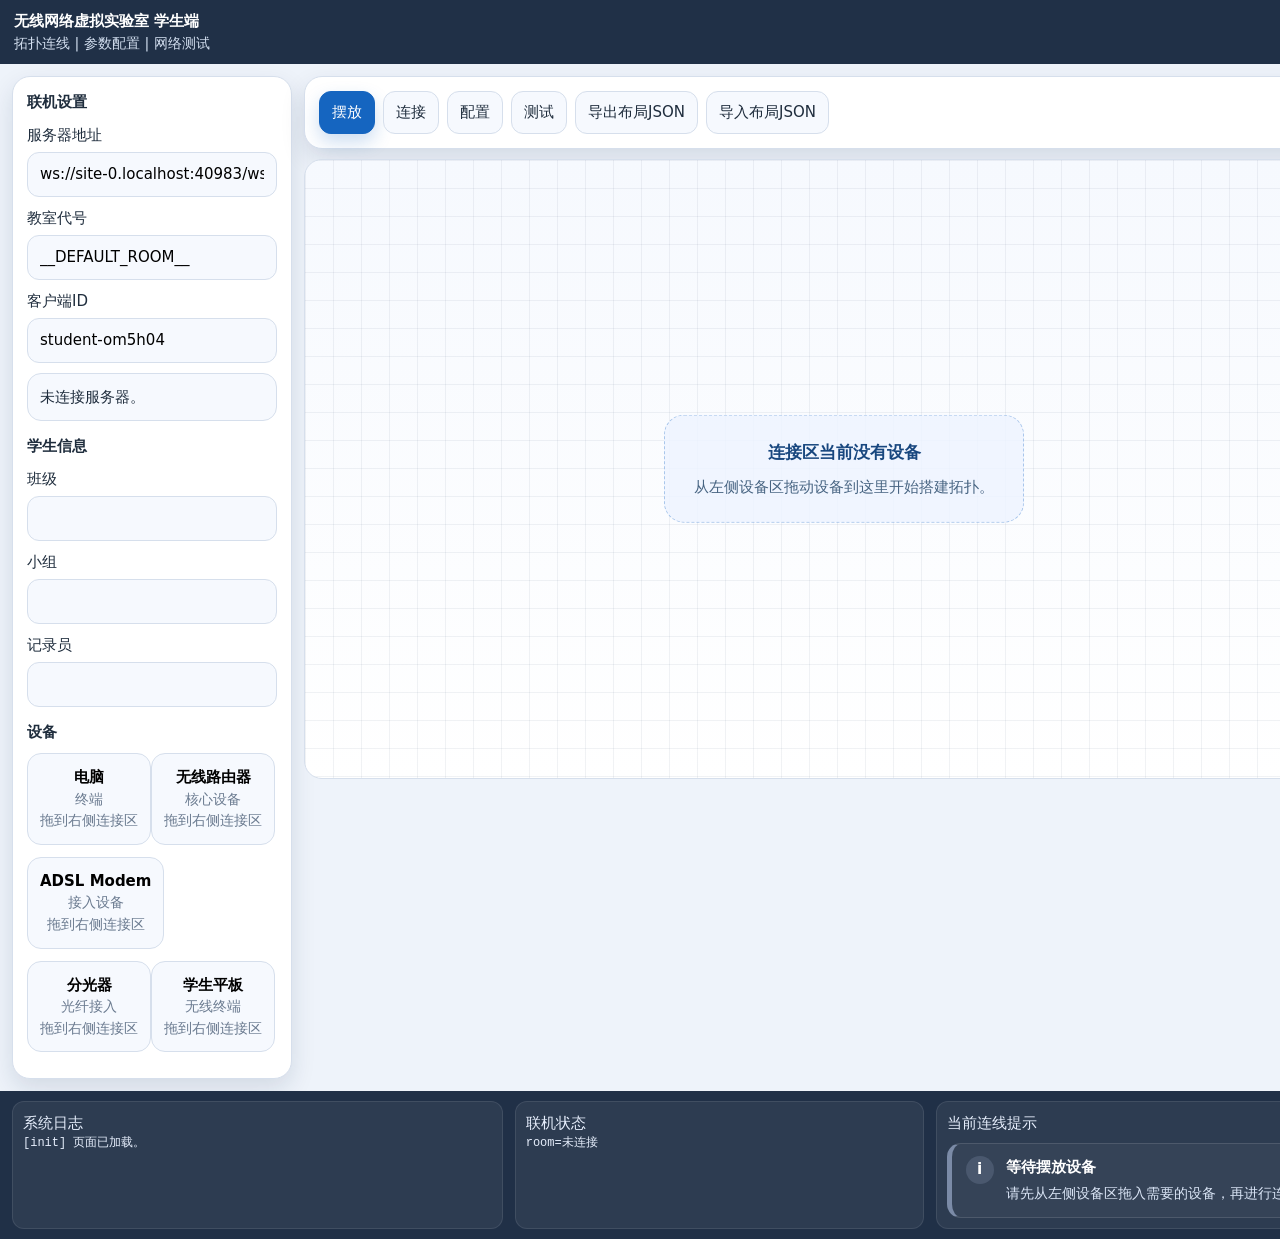
==== client/index.html @ 6df14b6c "INIT" ====
<!DOCTYPE html>
<html lang="zh-CN" data-theme="light">
<head>
<meta charset="UTF-8" />
<meta name="viewport" content="width=device-width, initial-scale=1.0" />
<title>无线网络虚拟实验室 学生端</title>
<link rel="stylesheet" href="/client/assets/app.css?v=20260410c" />
</head>
<body data-route-role="__ROUTE_ROLE__" data-auto-connect="__AUTO_CONNECT__" data-default-room="__DEFAULT_ROOM__">
<div class="shell">
<header class="top">
  <div><strong>无线网络虚拟实验室 学生端</strong><div class="small" style="color:#d2deef">拓扑连线 | 参数配置 | 网络测试</div></div>
  <div class="toolbar">
    <button class="tool" id="connectBtn">连接服务器</button>
    <button class="tool" id="submitResultBtn">提交当前结果</button>
    <button class="tool" id="themeBtn">切换深色</button>
  </div>
</header>
<div class="main">
  <aside class="panel pad">
    <div class="ttl">联机设置</div>
    <div class="field"><label>服务器地址</label><input id="serverUrl"></div>
    <div class="field"><label>教室代号</label><input id="roomCode" value="classroom-101"></div>
    <input id="role" value="student" hidden>
    <div class="field"><label>客户端ID</label><input id="clientId"></div>
    <div class="res" id="connState">未连接服务器。</div>
    <div class="ttl" style="margin-top:14px">学生信息</div>
    <div class="field"><label>班级</label><input id="className"></div>
    <div class="field"><label>小组</label><input id="groupName"></div>
    <div class="field"><label>记录员</label><input id="studentName"></div>
    <div class="ttl" style="margin-top:14px">设备</div>
    <div id="deviceList"></div>
  </aside>
  <section>
    <div class="panel pad" style="margin-bottom:10px"><div class="actions"><button class="btn mode active" data-mode="place">摆放</button><button class="btn mode" data-mode="connect">连接</button><button class="btn mode" data-mode="config">配置</button><button class="btn mode" data-mode="test">测试</button><button class="btn" id="saveLayoutBtn">导出布局JSON</button><button class="btn" id="loadLayoutBtn">导入布局JSON</button><input type="file" id="layoutFile" accept="application/json" hidden></div></div>
    <div class="workspaceWrap"><div class="workspace" id="workspace"><div class="grid"></div><svg id="svg"></svg></div></div>
  </section>
  <aside class="panel pad">
    <div class="tabs"><button class="tab active" data-pane="config">配置</button><button class="tab" data-pane="test">测试</button></div>
    <div class="pane active" id="pane-config">
      <div class="field"><label>宽带账号</label><input id="pppoeUser"></div>
      <div class="field"><label>宽带密码</label><input id="pppoePwd" type="password"></div>
      <div class="field"><label>SSID</label><input id="ssid"></div>
      <div class="field"><label>无线密码</label><input id="wifiPwd" type="password"></div>
      <div class="field"><label>DNS 服务器</label><input id="dnsServer" value="8.8.8.8"></div>
      <div class="field"><label>DHCP 起始地址</label><input id="dhcpStart" value="192.168.1.100"></div>
      <div class="field"><label>DHCP 结束地址</label><input id="dhcpEnd" value="192.168.1.150"></div>
      <div class="actions"><button class="btn primary" id="saveConfigBtn">保存配置</button><button class="btn secret-trigger" id="demoBtn" hidden>一键演示</button></div>
      <div class="res" id="configResult">尚未保存配置。</div>
    </div>
    <div class="pane" id="pane-test">
      <div class="field"><label>可见无线网络</label><select id="ssidSelect"></select></div>
      <div class="field"><label>输入无线密码</label><input id="joinPwd" type="password"></div>
      <div class="actions"><button class="btn primary" id="joinBtn">连接 Wi-Fi</button><button class="btn" id="runTestBtn">运行测试</button></div>
      <div class="res" id="testResult">等待终端接入。</div>
      <div class="res" id="submitResult">尚未提交到教师台。</div>
      <table class="table"><tbody id="testTable"><tr><td>连接目标SSID</td><td>待测试</td></tr><tr><td>获取IP地址</td><td>待测试</td></tr><tr><td>DNS 解析</td><td>待测试</td></tr><tr><td>访问互联网</td><td>待测试</td></tr></tbody></table>
    </div>
  </aside>
</div>
<footer class="bottom">
  <div class="status"><div>系统日志</div><div class="log" id="log">[init] 页面已加载。</div></div>
  <div class="status"><div>联机状态</div><div class="log" id="netState">room=未连接</div></div>
  <div class="status">
    <div>当前连线提示</div>
    <div class="noticeCard notice-info" id="linkNoticeCard" aria-live="polite">
      <div class="noticeHead">
        <div class="noticeIcon" id="linkNoticeIcon">i</div>
        <div>
          <div class="noticeTitle" id="linkNoticeTitle">等待操作</div>
          <div class="noticeText" id="linkNoticeText">等待选择端口或连线。</div>
        </div>
      </div>
    </div>
  </div>
  <div class="status"><div>评分</div><div class="score" id="score">0 / 100</div></div>
</footer>
</div>
<script src="/client/assets/link-utils.js"></script>
<script src="/client/assets/lab-data.js"></script>
<script src="/client/assets/student-app.js?v=20260410c"></script>
</body>
</html>
---- client/assets/app.css ----
:root{--bg:#eef3fa;--panel:#fff;--panel2:#f6f9fe;--line:#d6dfec;--text:#1f2d3d;--muted:#6b7b90;--brand:#1565c0;--ok:#198754;--bad:#c0392b;--warn:#b9770e;--rack:#203047;--shadow:0 10px 24px rgba(18,40,76,.12)}
[data-theme="dark"]{--bg:#0f1722;--panel:#182230;--panel2:#111a26;--line:#2a3a4d;--text:#eaf1fb;--muted:#9fb0c5;--brand:#64a8ff;--ok:#4bc27f;--bad:#ff7b72;--warn:#f2bf55;--rack:#09111b;--shadow:0 12px 28px rgba(0,0,0,.35)}
*{box-sizing:border-box;margin:0;padding:0}body{font:15px/1.5 ui-sans-serif,system-ui,sans-serif;background:var(--bg);color:var(--text)}button,input,select,textarea{font:inherit}button{cursor:pointer}
.shell{display:grid;grid-template-rows:auto 1fr auto;min-height:100vh}.top{display:flex;justify-content:space-between;align-items:center;padding:10px 14px;background:var(--rack);color:#fff;gap:10px;flex-wrap:wrap}.toolbar{display:flex;gap:8px;flex-wrap:wrap}.tool{padding:8px 12px;border-radius:10px;border:1px solid rgba(255,255,255,.16);background:rgba(255,255,255,.08);color:#fff;transition:background-color .18s ease,border-color .18s ease,box-shadow .18s ease,opacity .18s ease}.tool.success{background:rgba(25,135,84,.24);border-color:rgba(75,194,127,.48);box-shadow:0 0 0 2px rgba(75,194,127,.12)}.tool.error{background:rgba(192,57,43,.24);border-color:rgba(255,123,114,.48);box-shadow:0 0 0 2px rgba(255,123,114,.1)}.tool.pending{background:rgba(185,119,14,.24);border-color:rgba(242,191,85,.48)}.tool:disabled{cursor:not-allowed;opacity:.55}.tool.revealed{background:rgba(100,168,255,.24);border-color:rgba(100,168,255,.45)}.secret-trigger[hidden]{display:none !important}.main{display:grid;grid-template-columns:280px 1fr 390px;gap:12px;padding:12px}.panel{background:var(--panel);border:1px solid var(--line);border-radius:18px;box-shadow:var(--shadow)}.pad{padding:14px}.box{padding:12px;border:1px solid var(--line);border-radius:14px;background:var(--panel2);margin-bottom:12px}#deviceList{position:relative;transition:background-color .18s ease,border-color .18s ease,box-shadow .18s ease;border-radius:16px}#deviceList.recycle-ready{background:rgba(255,123,114,.08);box-shadow:inset 0 0 0 2px rgba(255,123,114,.24)}#deviceList.recycle-ready::before{content:'释放到这里可回收设备';display:block;margin-bottom:10px;padding:8px 10px;border-radius:12px;background:rgba(255,123,114,.12);color:#a02b22;font-size:.82rem;font-weight:700;text-align:center}.deviceItem{cursor:grab;transition:background-color .18s ease,border-color .18s ease,box-shadow .18s ease,transform .18s ease}.deviceItem:hover{background:#edf4ff;border-color:rgba(21,101,192,.3);transform:translateY(-1px)}.deviceItem:focus-visible{outline:none;box-shadow:0 0 0 3px rgba(21,101,192,.18)}.deviceItem.placed{cursor:default;background:linear-gradient(180deg,#effbf3,#e0f5e8);border-color:rgba(25,135,84,.34)}.deviceItem.placed .small{color:#0f6b41}.ttl{font-weight:700;margin-bottom:10px}.small{font-size:.9rem;color:var(--muted)}
.workspaceWrap{overflow:auto}.workspace{position:relative;min-width:1080px;min-height:620px;background:linear-gradient(180deg,var(--panel2),var(--panel));border:1px solid var(--line);border-radius:18px;overflow:hidden;transition:border-color .18s ease,box-shadow .18s ease}.workspace.drag-over{border-color:var(--brand);box-shadow:inset 0 0 0 2px rgba(21,101,192,.18)}.workspaceEmpty{position:absolute;left:50%;top:50%;transform:translate(-50%,-50%);display:grid;gap:10px;place-items:center;width:min(360px,80%);padding:24px;border:1px dashed rgba(21,101,192,.32);border-radius:20px;background:rgba(237,244,255,.84);color:#18477f;text-align:center;z-index:1}.workspaceEmpty strong{font-size:1.05rem}.workspaceEmpty span{font-size:.92rem;line-height:1.6;color:#476482}.grid{position:absolute;inset:0;background-image:linear-gradient(rgba(70,90,120,.08) 1px,transparent 1px),linear-gradient(90deg,rgba(70,90,120,.08) 1px,transparent 1px);background-size:28px 28px}.node{position:absolute;width:172px;padding:10px;border:1px solid var(--line);border-radius:16px;background:var(--panel);box-shadow:0 8px 18px rgba(20,35,60,.12);z-index:2}.nodeHead{display:flex;gap:10px;align-items:flex-start;margin-bottom:8px}.iconWrap{width:84px;height:64px;border-radius:14px;background:#fff;border:2px solid #e9f2ff;overflow:hidden;display:grid;place-items:center}.iconWrap img{width:92%;height:92%;object-fit:contain}.iconFallback{display:none;font-size:.72rem;color:#174c8f;background:#eef5ff;border-radius:10px;padding:6px 8px}.imgTag{margin-top:4px;padding:2px 8px;border-radius:999px;background:#eef5ff;color:#174c8f;font-size:.72rem;display:inline-block}.meta{font-size:.82rem;color:var(--muted)}.ports{display:flex;gap:6px;flex-wrap:wrap}.portSlot{display:flex;align-items:center;gap:4px}.port{display:inline-flex;align-items:center;gap:6px;padding:4px 7px;border:1px solid var(--line);border-radius:8px;background:var(--panel2);font-size:.75rem;color:var(--text);transition:background-color .18s ease,border-color .18s ease,color .18s ease,box-shadow .18s ease,transform .18s ease}.portLabel{line-height:1}.portBadge{padding:1px 5px;border-radius:999px;background:rgba(25,135,84,.12);font-size:.68rem;line-height:1.2}.port:hover{border-color:rgba(21,101,192,.3);background:#edf4ff;transform:translateY(-1px)}.port:focus-visible,.portDelete:focus-visible{outline:none;box-shadow:0 0 0 3px rgba(21,101,192,.18)}.port.connectable{border-style:dashed;background:linear-gradient(180deg,#f6f9fe,#eef4fd)}.port.connected{background:linear-gradient(180deg,#effbf3,#e0f5e8);border-color:rgba(25,135,84,.42);color:#0f6b41;box-shadow:inset 0 0 0 1px rgba(25,135,84,.08)}.port.invalid-link{background:linear-gradient(180deg,#fff1f0,#ffd9d4);border-color:rgba(192,57,43,.48);color:#9b2b20;box-shadow:inset 0 0 0 1px rgba(192,57,43,.08)}.port.link-hover{background:linear-gradient(180deg,#fff4d9,#ffe7a6);border-color:rgba(185,119,14,.55);color:#875700;box-shadow:0 8px 18px rgba(185,119,14,.16)}.port.active{background:var(--brand);border-color:var(--brand);color:#fff;box-shadow:0 8px 18px rgba(21,101,192,.2)}.portDelete{position:relative;width:22px;height:22px;display:grid;place-items:center;border:1px solid rgba(192,57,43,.28);border-radius:999px;background:#fff4f3;color:#b62e22;font-size:.9rem;font-weight:700;line-height:1;transition:background-color .18s ease,border-color .18s ease,transform .18s ease}.portDelete:hover{background:#ffe2de;border-color:rgba(192,57,43,.48);transform:translateY(-1px)}.portDelete::after{content:attr(data-tip);position:absolute;left:50%;bottom:calc(100% + 8px);transform:translateX(-50%) translateY(4px);padding:5px 8px;border-radius:8px;background:rgba(20,35,60,.94);color:#fff;font-size:.68rem;line-height:1.25;white-space:nowrap;box-shadow:0 8px 20px rgba(0,0,0,.2);opacity:0;pointer-events:none;transition:opacity .16s ease,transform .16s ease}.portDelete::before{content:'';position:absolute;left:50%;bottom:100%;transform:translateX(-50%) translateY(4px);border:5px solid transparent;border-top-color:rgba(20,35,60,.94);opacity:0;pointer-events:none;transition:opacity .16s ease,transform .16s ease}.portDelete:hover::after,.portDelete:hover::before,.portDelete:focus-visible::after,.portDelete:focus-visible::before{opacity:1;transform:translateX(-50%) translateY(0)}.dragHandle{margin-top:8px;font-size:.75rem;color:var(--muted);cursor:grab}.dragHandle:before{content:':: '}.led{position:absolute;right:8px;top:8px;width:10px;height:10px;border-radius:50%;background:#c0cad7}.led.on{background:var(--ok)}#svg{position:absolute;inset:0;pointer-events:auto;z-index:1}.link-path{cursor:pointer;pointer-events:stroke;transition:stroke-width .18s ease,filter .18s ease,opacity .18s ease}.link-path.hovered{stroke:#f59e0b !important;stroke-width:6;filter:drop-shadow(0 0 6px rgba(245,158,11,.35))}.link-path.invalid{stroke:#c0392b !important;stroke-width:5;filter:drop-shadow(0 0 5px rgba(192,57,43,.22))}.link-path.invalid.hovered{stroke:#e74c3c !important;stroke-width:6;filter:drop-shadow(0 0 7px rgba(231,76,60,.35))}.linkHint{margin-top:10px;font-size:.78rem;color:var(--muted)}
.field{display:grid;gap:6px;margin-bottom:10px}.field input,.field select,.field textarea{padding:10px 12px;border:1px solid var(--line);border-radius:12px;background:var(--panel2)}.actions{display:flex;gap:8px;flex-wrap:wrap}.btn{padding:9px 12px;border:1px solid var(--line);border-radius:12px;background:var(--panel2);color:var(--text);transition:background-color .18s ease,border-color .18s ease,color .18s ease,box-shadow .18s ease,transform .18s ease}.btn:hover{border-color:rgba(21,101,192,.35);background:#edf4ff}.btn:focus-visible{outline:none;box-shadow:0 0 0 3px rgba(21,101,192,.18)}.btn.active{background:var(--brand);border-color:var(--brand);color:#fff;box-shadow:0 8px 18px rgba(21,101,192,.22)}.btn.primary{background:var(--brand);border-color:var(--brand);color:#fff}.res{padding:12px;border:1px solid var(--line);border-radius:14px;background:var(--panel2)}.good{color:var(--ok)}.bad{color:var(--bad)}.warn{color:var(--warn)}
.table{width:100%;border-collapse:collapse;font-size:.9rem}.table th,.table td{padding:8px 10px;border-bottom:1px solid var(--line);text-align:left}.tabs{display:flex;gap:8px;flex-wrap:wrap;margin-bottom:12px}.tab{padding:8px 10px;border:1px solid var(--line);border-radius:999px;background:var(--panel2)}.tab.active{background:var(--brand);color:#fff;border-color:var(--brand)}.pane{display:none}.pane.active{display:block}.bottom{display:grid;grid-template-columns:1.2fr 1fr 1.25fr .8fr;gap:12px;padding:10px 12px;background:var(--rack);color:#e6eefc}.status{background:rgba(255,255,255,.06);border:1px solid rgba(255,255,255,.09);border-radius:12px;padding:10px}.log{white-space:pre-wrap;font:12px/1.45 ui-monospace,monospace}.score{font-size:1.6rem;font-weight:700}
.noticeCard{margin-top:8px;padding:12px 12px 12px 14px;border-radius:14px;border:1px solid rgba(255,255,255,.12);background:rgba(255,255,255,.04);border-left:5px solid #7b8ba7;min-height:74px}.noticeHead{display:flex;gap:12px;align-items:flex-start}.noticeIcon{width:28px;height:28px;border-radius:999px;display:grid;place-items:center;font-weight:800;font-size:.95rem;background:rgba(255,255,255,.12);color:#fff;flex:0 0 auto}.noticeTitle{font-weight:700;color:#fff;margin-bottom:4px}.noticeText{font-size:.9rem;line-height:1.55;color:#d9e4f5}.notice-info{border-left-color:#7b8ba7}.notice-info .noticeIcon{background:rgba(123,139,167,.3)}.notice-good{border-left-color:#28b06f;background:rgba(40,176,111,.1)}.notice-good .noticeIcon{background:rgba(40,176,111,.22);color:#c8ffde}.notice-warn{border-left-color:#f2bf55;background:rgba(242,191,85,.1)}.notice-warn .noticeIcon{background:rgba(242,191,85,.22);color:#fff1c2}.notice-bad{border-left-color:#ff7b72;background:rgba(255,123,114,.1)}.notice-bad .noticeIcon{background:rgba(255,123,114,.22);color:#ffe3e0}
@media (max-width:1200px){.main{grid-template-columns:1fr}.workspace{min-width:900px}.bottom{grid-template-columns:1fr}}
.entryShell{min-height:100vh;display:grid;place-items:center;padding:32px;background:radial-gradient(circle at top,#dce9ff 0,#eef3fa 40%,#e6edf8 100%)}
.entryHero,.entryGrid,.entryFoot{width:min(980px,100%)}
.entryHero{margin-bottom:20px;text-align:center}
.entryEyebrow{display:inline-block;margin-bottom:14px;padding:6px 12px;border-radius:999px;background:#dbe9ff;color:#174c8f;font-size:.78rem;letter-spacing:.08em;text-transform:uppercase}
.entryHero h1{font-size:clamp(2.1rem,4vw,3.8rem);line-height:1.05;margin-bottom:14px;color:#14263c}
.entryLead{max-width:720px;margin:0 auto;color:#53657d;font-size:1.05rem}
.entryGrid{display:grid;grid-template-columns:repeat(2,minmax(0,1fr));gap:18px}
.entryCard{display:grid;gap:10px;padding:28px;border-radius:28px;text-decoration:none;color:inherit;border:1px solid #d4dfef;box-shadow:0 20px 50px rgba(26,44,74,.12);transition:transform .18s ease,box-shadow .18s ease,border-color .18s ease}
.entryCard strong{font-size:1.7rem;line-height:1.1}
.entryCard span:last-child{color:#5f6f85;line-height:1.6}
.entryCard.teacher{background:linear-gradient(135deg,#ffffff 0,#edf4ff 100%)}
.entryCard.student{background:linear-gradient(135deg,#ffffff 0,#eefaf4 100%)}
.entryCard.teacher strong{color:#11427b}
.entryCard.student strong{color:#0d6a47}
.entryLabel{display:inline-block;width:max-content;padding:5px 10px;border-radius:999px;font-size:.78rem;font-weight:700}
.entryCard.teacher .entryLabel{background:#dceaff;color:#11427b}
.entryCard.student .entryLabel{background:#dff5e9;color:#0d6a47}
.entryCard:hover{transform:translateY(-4px);box-shadow:0 26px 60px rgba(26,44,74,.18)}
.entryCard.teacher:hover{border-color:#9ac0ff}
.entryCard.student:hover{border-color:#93ddb5}
.entryFoot{margin-top:18px;text-align:center;color:#607286}
.entryFoot a{color:#145fc0}
@media (max-width:800px){.entryGrid{grid-template-columns:1fr}.entryShell{padding:20px}.entryCard{padding:22px;border-radius:22px}}
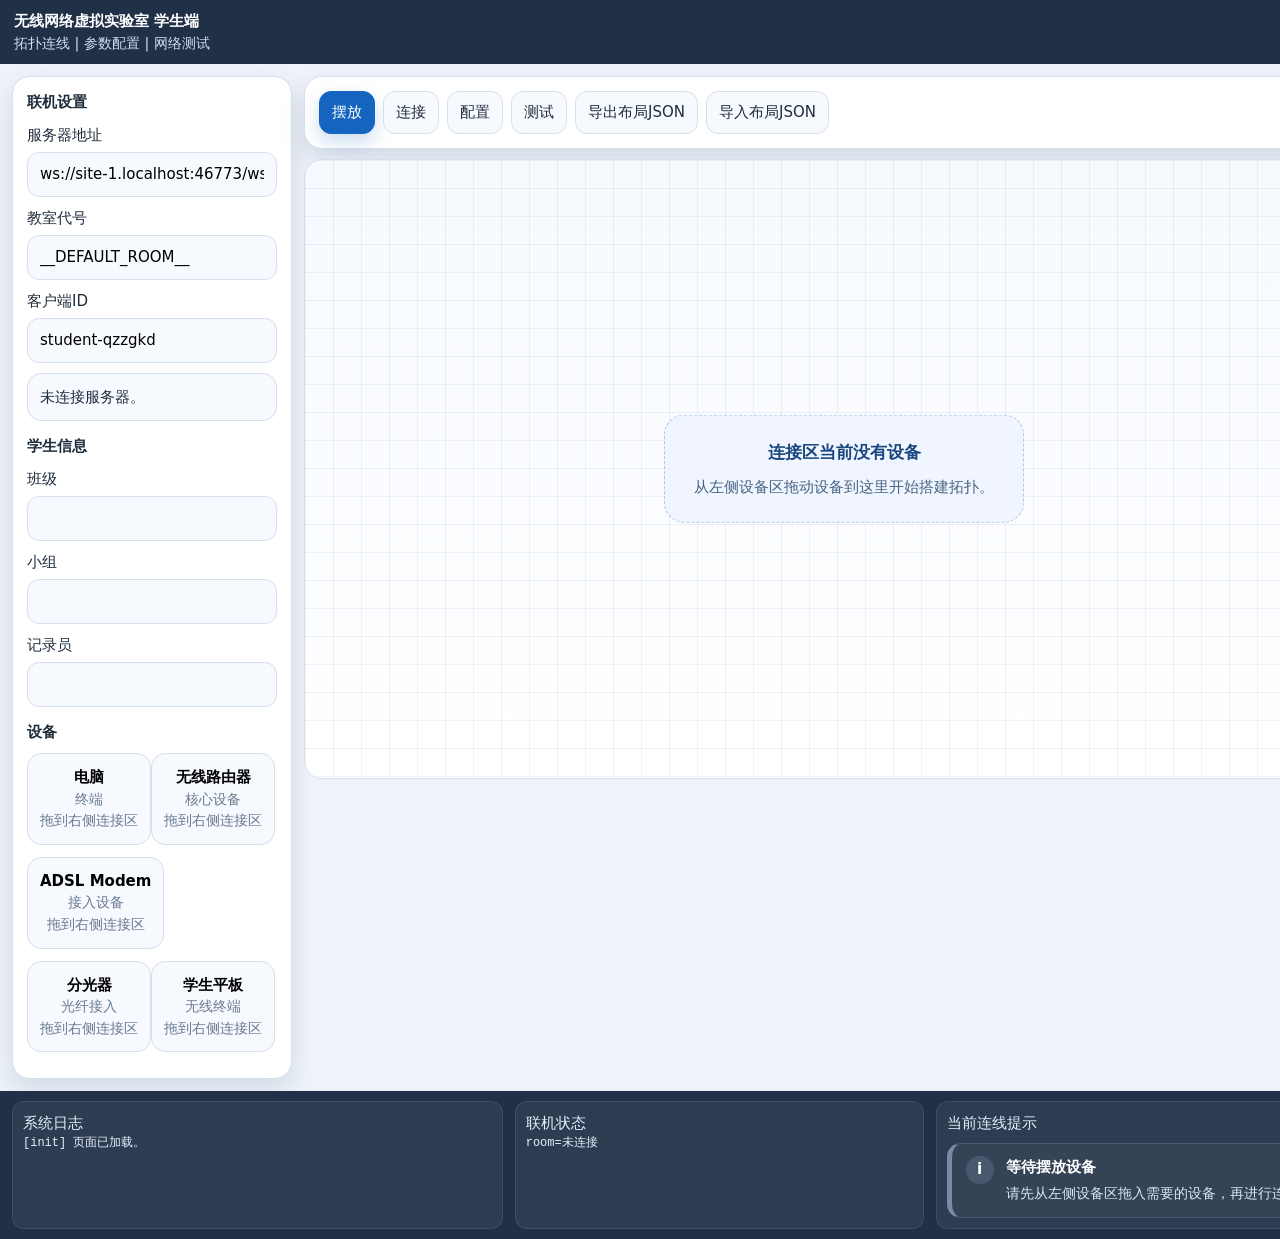
==== commit 7a77f090: "上网模式添加" ====
--- a/client/index.html
+++ b/client/index.html
@@ -4,7 +4,7 @@
 <meta charset="UTF-8" />
 <meta name="viewport" content="width=device-width, initial-scale=1.0" />
 <title>无线网络虚拟实验室 学生端</title>
-<link rel="stylesheet" href="/client/assets/app.css?v=20260410c" />
+<link rel="stylesheet" href="/client/assets/app.css?v=20260413a" />
 </head>
 <body data-route-role="__ROUTE_ROLE__" data-auto-connect="__AUTO_CONNECT__" data-default-room="__DEFAULT_ROOM__">
 <div class="shell">
@@ -38,8 +38,17 @@
   <aside class="panel pad">
     <div class="tabs"><button class="tab active" data-pane="config">配置</button><button class="tab" data-pane="test">测试</button></div>
     <div class="pane active" id="pane-config">
-      <div class="field"><label>宽带账号</label><input id="pppoeUser"></div>
-      <div class="field"><label>宽带密码</label><input id="pppoePwd" type="password"></div>
+      <div class="field"><label>上联口连接方式</label><select id="uplinkMode"><option value="pppoe">PPPoE 拨号</option><option value="dhcp">DHCP客户端</option><option value="static">静态地址</option></select></div>
+      <div class="res formHint" id="uplinkModeHint">默认使用 PPPoE 拨号。请先选择上联口连接方式，再填写对应参数。</div>
+      <div class="uplinkSection" data-uplink-section="pppoe">
+        <div class="field"><label>宽带账号</label><input id="pppoeUser"></div>
+        <div class="field"><label>宽带密码</label><input id="pppoePwd" type="password"></div>
+      </div>
+      <div class="uplinkSection" data-uplink-section="static">
+        <div class="field"><label>上联口静态IP</label><input id="wanIp" value="192.168.1.2"></div>
+        <div class="field"><label>子网掩码</label><input id="wanMask" value="255.255.255.0"></div>
+        <div class="field"><label>默认网关</label><input id="wanGateway" value="192.168.1.1"></div>
+      </div>
       <div class="field"><label>SSID</label><input id="ssid"></div>
       <div class="field"><label>无线密码</label><input id="wifiPwd" type="password"></div>
       <div class="field"><label>DNS 服务器</label><input id="dnsServer" value="8.8.8.8"></div>
@@ -78,6 +87,6 @@
 </div>
 <script src="/client/assets/link-utils.js"></script>
 <script src="/client/assets/lab-data.js"></script>
-<script src="/client/assets/student-app.js?v=20260410c"></script>
+<script src="/client/assets/student-app.js?v=20260413a"></script>
 </body>
 </html>
--- a/client/assets/app.css
+++ b/client/assets/app.css
@@ -3,7 +3,7 @@
 *{box-sizing:border-box;margin:0;padding:0}body{font:15px/1.5 ui-sans-serif,system-ui,sans-serif;background:var(--bg);color:var(--text)}button,input,select,textarea{font:inherit}button{cursor:pointer}
 .shell{display:grid;grid-template-rows:auto 1fr auto;min-height:100vh}.top{display:flex;justify-content:space-between;align-items:center;padding:10px 14px;background:var(--rack);color:#fff;gap:10px;flex-wrap:wrap}.toolbar{display:flex;gap:8px;flex-wrap:wrap}.tool{padding:8px 12px;border-radius:10px;border:1px solid rgba(255,255,255,.16);background:rgba(255,255,255,.08);color:#fff;transition:background-color .18s ease,border-color .18s ease,box-shadow .18s ease,opacity .18s ease}.tool.success{background:rgba(25,135,84,.24);border-color:rgba(75,194,127,.48);box-shadow:0 0 0 2px rgba(75,194,127,.12)}.tool.error{background:rgba(192,57,43,.24);border-color:rgba(255,123,114,.48);box-shadow:0 0 0 2px rgba(255,123,114,.1)}.tool.pending{background:rgba(185,119,14,.24);border-color:rgba(242,191,85,.48)}.tool:disabled{cursor:not-allowed;opacity:.55}.tool.revealed{background:rgba(100,168,255,.24);border-color:rgba(100,168,255,.45)}.secret-trigger[hidden]{display:none !important}.main{display:grid;grid-template-columns:280px 1fr 390px;gap:12px;padding:12px}.panel{background:var(--panel);border:1px solid var(--line);border-radius:18px;box-shadow:var(--shadow)}.pad{padding:14px}.box{padding:12px;border:1px solid var(--line);border-radius:14px;background:var(--panel2);margin-bottom:12px}#deviceList{position:relative;transition:background-color .18s ease,border-color .18s ease,box-shadow .18s ease;border-radius:16px}#deviceList.recycle-ready{background:rgba(255,123,114,.08);box-shadow:inset 0 0 0 2px rgba(255,123,114,.24)}#deviceList.recycle-ready::before{content:'释放到这里可回收设备';display:block;margin-bottom:10px;padding:8px 10px;border-radius:12px;background:rgba(255,123,114,.12);color:#a02b22;font-size:.82rem;font-weight:700;text-align:center}.deviceItem{cursor:grab;transition:background-color .18s ease,border-color .18s ease,box-shadow .18s ease,transform .18s ease}.deviceItem:hover{background:#edf4ff;border-color:rgba(21,101,192,.3);transform:translateY(-1px)}.deviceItem:focus-visible{outline:none;box-shadow:0 0 0 3px rgba(21,101,192,.18)}.deviceItem.placed{cursor:default;background:linear-gradient(180deg,#effbf3,#e0f5e8);border-color:rgba(25,135,84,.34)}.deviceItem.placed .small{color:#0f6b41}.ttl{font-weight:700;margin-bottom:10px}.small{font-size:.9rem;color:var(--muted)}
 .workspaceWrap{overflow:auto}.workspace{position:relative;min-width:1080px;min-height:620px;background:linear-gradient(180deg,var(--panel2),var(--panel));border:1px solid var(--line);border-radius:18px;overflow:hidden;transition:border-color .18s ease,box-shadow .18s ease}.workspace.drag-over{border-color:var(--brand);box-shadow:inset 0 0 0 2px rgba(21,101,192,.18)}.workspaceEmpty{position:absolute;left:50%;top:50%;transform:translate(-50%,-50%);display:grid;gap:10px;place-items:center;width:min(360px,80%);padding:24px;border:1px dashed rgba(21,101,192,.32);border-radius:20px;background:rgba(237,244,255,.84);color:#18477f;text-align:center;z-index:1}.workspaceEmpty strong{font-size:1.05rem}.workspaceEmpty span{font-size:.92rem;line-height:1.6;color:#476482}.grid{position:absolute;inset:0;background-image:linear-gradient(rgba(70,90,120,.08) 1px,transparent 1px),linear-gradient(90deg,rgba(70,90,120,.08) 1px,transparent 1px);background-size:28px 28px}.node{position:absolute;width:172px;padding:10px;border:1px solid var(--line);border-radius:16px;background:var(--panel);box-shadow:0 8px 18px rgba(20,35,60,.12);z-index:2}.nodeHead{display:flex;gap:10px;align-items:flex-start;margin-bottom:8px}.iconWrap{width:84px;height:64px;border-radius:14px;background:#fff;border:2px solid #e9f2ff;overflow:hidden;display:grid;place-items:center}.iconWrap img{width:92%;height:92%;object-fit:contain}.iconFallback{display:none;font-size:.72rem;color:#174c8f;background:#eef5ff;border-radius:10px;padding:6px 8px}.imgTag{margin-top:4px;padding:2px 8px;border-radius:999px;background:#eef5ff;color:#174c8f;font-size:.72rem;display:inline-block}.meta{font-size:.82rem;color:var(--muted)}.ports{display:flex;gap:6px;flex-wrap:wrap}.portSlot{display:flex;align-items:center;gap:4px}.port{display:inline-flex;align-items:center;gap:6px;padding:4px 7px;border:1px solid var(--line);border-radius:8px;background:var(--panel2);font-size:.75rem;color:var(--text);transition:background-color .18s ease,border-color .18s ease,color .18s ease,box-shadow .18s ease,transform .18s ease}.portLabel{line-height:1}.portBadge{padding:1px 5px;border-radius:999px;background:rgba(25,135,84,.12);font-size:.68rem;line-height:1.2}.port:hover{border-color:rgba(21,101,192,.3);background:#edf4ff;transform:translateY(-1px)}.port:focus-visible,.portDelete:focus-visible{outline:none;box-shadow:0 0 0 3px rgba(21,101,192,.18)}.port.connectable{border-style:dashed;background:linear-gradient(180deg,#f6f9fe,#eef4fd)}.port.connected{background:linear-gradient(180deg,#effbf3,#e0f5e8);border-color:rgba(25,135,84,.42);color:#0f6b41;box-shadow:inset 0 0 0 1px rgba(25,135,84,.08)}.port.invalid-link{background:linear-gradient(180deg,#fff1f0,#ffd9d4);border-color:rgba(192,57,43,.48);color:#9b2b20;box-shadow:inset 0 0 0 1px rgba(192,57,43,.08)}.port.link-hover{background:linear-gradient(180deg,#fff4d9,#ffe7a6);border-color:rgba(185,119,14,.55);color:#875700;box-shadow:0 8px 18px rgba(185,119,14,.16)}.port.active{background:var(--brand);border-color:var(--brand);color:#fff;box-shadow:0 8px 18px rgba(21,101,192,.2)}.portDelete{position:relative;width:22px;height:22px;display:grid;place-items:center;border:1px solid rgba(192,57,43,.28);border-radius:999px;background:#fff4f3;color:#b62e22;font-size:.9rem;font-weight:700;line-height:1;transition:background-color .18s ease,border-color .18s ease,transform .18s ease}.portDelete:hover{background:#ffe2de;border-color:rgba(192,57,43,.48);transform:translateY(-1px)}.portDelete::after{content:attr(data-tip);position:absolute;left:50%;bottom:calc(100% + 8px);transform:translateX(-50%) translateY(4px);padding:5px 8px;border-radius:8px;background:rgba(20,35,60,.94);color:#fff;font-size:.68rem;line-height:1.25;white-space:nowrap;box-shadow:0 8px 20px rgba(0,0,0,.2);opacity:0;pointer-events:none;transition:opacity .16s ease,transform .16s ease}.portDelete::before{content:'';position:absolute;left:50%;bottom:100%;transform:translateX(-50%) translateY(4px);border:5px solid transparent;border-top-color:rgba(20,35,60,.94);opacity:0;pointer-events:none;transition:opacity .16s ease,transform .16s ease}.portDelete:hover::after,.portDelete:hover::before,.portDelete:focus-visible::after,.portDelete:focus-visible::before{opacity:1;transform:translateX(-50%) translateY(0)}.dragHandle{margin-top:8px;font-size:.75rem;color:var(--muted);cursor:grab}.dragHandle:before{content:':: '}.led{position:absolute;right:8px;top:8px;width:10px;height:10px;border-radius:50%;background:#c0cad7}.led.on{background:var(--ok)}#svg{position:absolute;inset:0;pointer-events:auto;z-index:1}.link-path{cursor:pointer;pointer-events:stroke;transition:stroke-width .18s ease,filter .18s ease,opacity .18s ease}.link-path.hovered{stroke:#f59e0b !important;stroke-width:6;filter:drop-shadow(0 0 6px rgba(245,158,11,.35))}.link-path.invalid{stroke:#c0392b !important;stroke-width:5;filter:drop-shadow(0 0 5px rgba(192,57,43,.22))}.link-path.invalid.hovered{stroke:#e74c3c !important;stroke-width:6;filter:drop-shadow(0 0 7px rgba(231,76,60,.35))}.linkHint{margin-top:10px;font-size:.78rem;color:var(--muted)}
-.field{display:grid;gap:6px;margin-bottom:10px}.field input,.field select,.field textarea{padding:10px 12px;border:1px solid var(--line);border-radius:12px;background:var(--panel2)}.actions{display:flex;gap:8px;flex-wrap:wrap}.btn{padding:9px 12px;border:1px solid var(--line);border-radius:12px;background:var(--panel2);color:var(--text);transition:background-color .18s ease,border-color .18s ease,color .18s ease,box-shadow .18s ease,transform .18s ease}.btn:hover{border-color:rgba(21,101,192,.35);background:#edf4ff}.btn:focus-visible{outline:none;box-shadow:0 0 0 3px rgba(21,101,192,.18)}.btn.active{background:var(--brand);border-color:var(--brand);color:#fff;box-shadow:0 8px 18px rgba(21,101,192,.22)}.btn.primary{background:var(--brand);border-color:var(--brand);color:#fff}.res{padding:12px;border:1px solid var(--line);border-radius:14px;background:var(--panel2)}.good{color:var(--ok)}.bad{color:var(--bad)}.warn{color:var(--warn)}
+.field{display:grid;gap:6px;margin-bottom:10px}.field input,.field select,.field textarea{padding:10px 12px;border:1px solid var(--line);border-radius:12px;background:var(--panel2)}.actions{display:flex;gap:8px;flex-wrap:wrap}.btn{padding:9px 12px;border:1px solid var(--line);border-radius:12px;background:var(--panel2);color:var(--text);transition:background-color .18s ease,border-color .18s ease,color .18s ease,box-shadow .18s ease,transform .18s ease}.btn:hover{border-color:rgba(21,101,192,.35);background:#edf4ff}.btn:focus-visible{outline:none;box-shadow:0 0 0 3px rgba(21,101,192,.18)}.btn.active{background:var(--brand);border-color:var(--brand);color:#fff;box-shadow:0 8px 18px rgba(21,101,192,.22)}.btn.primary{background:var(--brand);border-color:var(--brand);color:#fff}.res{padding:12px;border:1px solid var(--line);border-radius:14px;background:var(--panel2)}.good{color:var(--ok)}.bad{color:var(--bad)}.warn{color:var(--warn)}.uplinkSection[hidden]{display:none !important}.formHint{margin-bottom:10px;font-size:.9rem;line-height:1.55}
 .table{width:100%;border-collapse:collapse;font-size:.9rem}.table th,.table td{padding:8px 10px;border-bottom:1px solid var(--line);text-align:left}.tabs{display:flex;gap:8px;flex-wrap:wrap;margin-bottom:12px}.tab{padding:8px 10px;border:1px solid var(--line);border-radius:999px;background:var(--panel2)}.tab.active{background:var(--brand);color:#fff;border-color:var(--brand)}.pane{display:none}.pane.active{display:block}.bottom{display:grid;grid-template-columns:1.2fr 1fr 1.25fr .8fr;gap:12px;padding:10px 12px;background:var(--rack);color:#e6eefc}.status{background:rgba(255,255,255,.06);border:1px solid rgba(255,255,255,.09);border-radius:12px;padding:10px}.log{white-space:pre-wrap;font:12px/1.45 ui-monospace,monospace}.score{font-size:1.6rem;font-weight:700}
 .noticeCard{margin-top:8px;padding:12px 12px 12px 14px;border-radius:14px;border:1px solid rgba(255,255,255,.12);background:rgba(255,255,255,.04);border-left:5px solid #7b8ba7;min-height:74px}.noticeHead{display:flex;gap:12px;align-items:flex-start}.noticeIcon{width:28px;height:28px;border-radius:999px;display:grid;place-items:center;font-weight:800;font-size:.95rem;background:rgba(255,255,255,.12);color:#fff;flex:0 0 auto}.noticeTitle{font-weight:700;color:#fff;margin-bottom:4px}.noticeText{font-size:.9rem;line-height:1.55;color:#d9e4f5}.notice-info{border-left-color:#7b8ba7}.notice-info .noticeIcon{background:rgba(123,139,167,.3)}.notice-good{border-left-color:#28b06f;background:rgba(40,176,111,.1)}.notice-good .noticeIcon{background:rgba(40,176,111,.22);color:#c8ffde}.notice-warn{border-left-color:#f2bf55;background:rgba(242,191,85,.1)}.notice-warn .noticeIcon{background:rgba(242,191,85,.22);color:#fff1c2}.notice-bad{border-left-color:#ff7b72;background:rgba(255,123,114,.1)}.notice-bad .noticeIcon{background:rgba(255,123,114,.22);color:#ffe3e0}
 @media (max-width:1200px){.main{grid-template-columns:1fr}.workspace{min-width:900px}.bottom{grid-template-columns:1fr}}
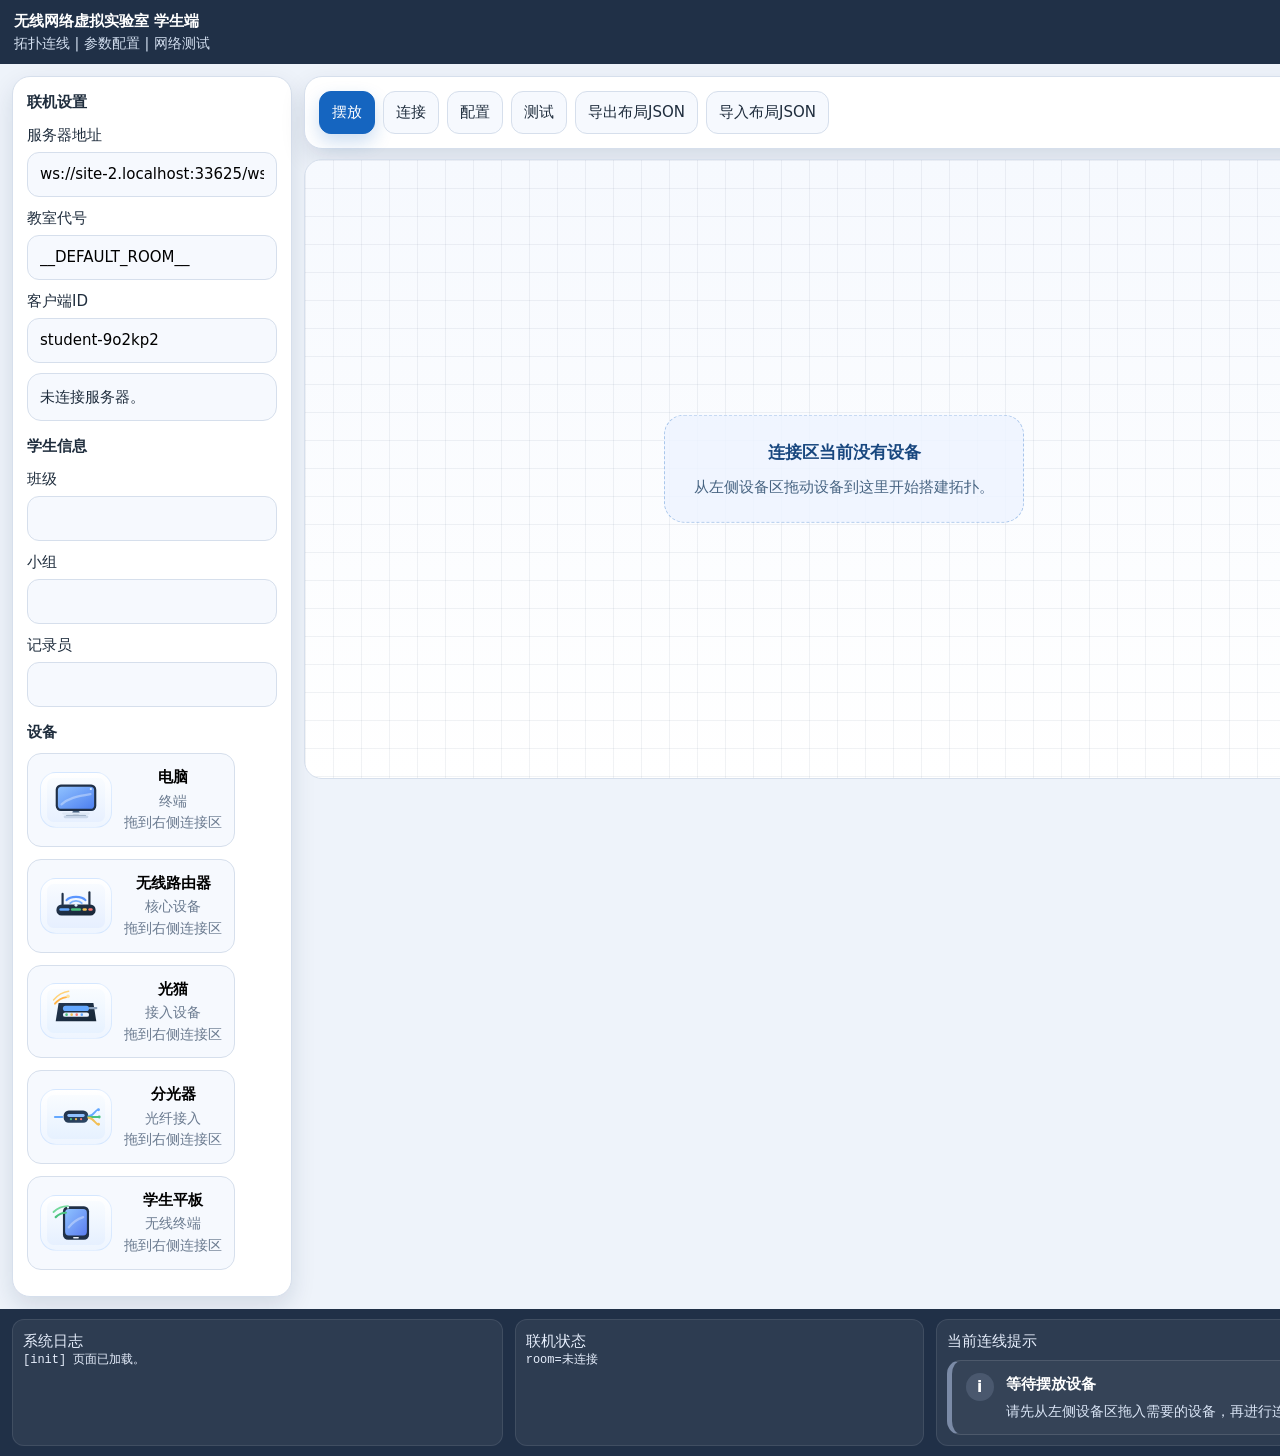
==== commit f05d7ba8: "修改图标名称" ====
--- a/client/index.html
+++ b/client/index.html
@@ -4,7 +4,7 @@
 <meta charset="UTF-8" />
 <meta name="viewport" content="width=device-width, initial-scale=1.0" />
 <title>无线网络虚拟实验室 学生端</title>
-<link rel="stylesheet" href="/client/assets/app.css?v=20260413a" />
+<link rel="stylesheet" href="/client/assets/app.css?v=20260415a" />
 </head>
 <body data-route-role="__ROUTE_ROLE__" data-auto-connect="__AUTO_CONNECT__" data-default-room="__DEFAULT_ROOM__">
 <div class="shell">
@@ -86,7 +86,7 @@
 </footer>
 </div>
 <script src="/client/assets/link-utils.js"></script>
-<script src="/client/assets/lab-data.js"></script>
-<script src="/client/assets/student-app.js?v=20260413a"></script>
+<script src="/client/assets/lab-data.js?v=20260415a"></script>
+<script src="/client/assets/student-app.js?v=20260415a"></script>
 </body>
 </html>
--- a/client/assets/app.css
+++ b/client/assets/app.css
@@ -1,12 +1,50 @@
 :root{--bg:#eef3fa;--panel:#fff;--panel2:#f6f9fe;--line:#d6dfec;--text:#1f2d3d;--muted:#6b7b90;--brand:#1565c0;--ok:#198754;--bad:#c0392b;--warn:#b9770e;--rack:#203047;--shadow:0 10px 24px rgba(18,40,76,.12)}
 [data-theme="dark"]{--bg:#0f1722;--panel:#182230;--panel2:#111a26;--line:#2a3a4d;--text:#eaf1fb;--muted:#9fb0c5;--brand:#64a8ff;--ok:#4bc27f;--bad:#ff7b72;--warn:#f2bf55;--rack:#09111b;--shadow:0 12px 28px rgba(0,0,0,.35)}
 *{box-sizing:border-box;margin:0;padding:0}body{font:15px/1.5 ui-sans-serif,system-ui,sans-serif;background:var(--bg);color:var(--text)}button,input,select,textarea{font:inherit}button{cursor:pointer}
-.shell{display:grid;grid-template-rows:auto 1fr auto;min-height:100vh}.top{display:flex;justify-content:space-between;align-items:center;padding:10px 14px;background:var(--rack);color:#fff;gap:10px;flex-wrap:wrap}.toolbar{display:flex;gap:8px;flex-wrap:wrap}.tool{padding:8px 12px;border-radius:10px;border:1px solid rgba(255,255,255,.16);background:rgba(255,255,255,.08);color:#fff;transition:background-color .18s ease,border-color .18s ease,box-shadow .18s ease,opacity .18s ease}.tool.success{background:rgba(25,135,84,.24);border-color:rgba(75,194,127,.48);box-shadow:0 0 0 2px rgba(75,194,127,.12)}.tool.error{background:rgba(192,57,43,.24);border-color:rgba(255,123,114,.48);box-shadow:0 0 0 2px rgba(255,123,114,.1)}.tool.pending{background:rgba(185,119,14,.24);border-color:rgba(242,191,85,.48)}.tool:disabled{cursor:not-allowed;opacity:.55}.tool.revealed{background:rgba(100,168,255,.24);border-color:rgba(100,168,255,.45)}.secret-trigger[hidden]{display:none !important}.main{display:grid;grid-template-columns:280px 1fr 390px;gap:12px;padding:12px}.panel{background:var(--panel);border:1px solid var(--line);border-radius:18px;box-shadow:var(--shadow)}.pad{padding:14px}.box{padding:12px;border:1px solid var(--line);border-radius:14px;background:var(--panel2);margin-bottom:12px}#deviceList{position:relative;transition:background-color .18s ease,border-color .18s ease,box-shadow .18s ease;border-radius:16px}#deviceList.recycle-ready{background:rgba(255,123,114,.08);box-shadow:inset 0 0 0 2px rgba(255,123,114,.24)}#deviceList.recycle-ready::before{content:'释放到这里可回收设备';display:block;margin-bottom:10px;padding:8px 10px;border-radius:12px;background:rgba(255,123,114,.12);color:#a02b22;font-size:.82rem;font-weight:700;text-align:center}.deviceItem{cursor:grab;transition:background-color .18s ease,border-color .18s ease,box-shadow .18s ease,transform .18s ease}.deviceItem:hover{background:#edf4ff;border-color:rgba(21,101,192,.3);transform:translateY(-1px)}.deviceItem:focus-visible{outline:none;box-shadow:0 0 0 3px rgba(21,101,192,.18)}.deviceItem.placed{cursor:default;background:linear-gradient(180deg,#effbf3,#e0f5e8);border-color:rgba(25,135,84,.34)}.deviceItem.placed .small{color:#0f6b41}.ttl{font-weight:700;margin-bottom:10px}.small{font-size:.9rem;color:var(--muted)}
-.workspaceWrap{overflow:auto}.workspace{position:relative;min-width:1080px;min-height:620px;background:linear-gradient(180deg,var(--panel2),var(--panel));border:1px solid var(--line);border-radius:18px;overflow:hidden;transition:border-color .18s ease,box-shadow .18s ease}.workspace.drag-over{border-color:var(--brand);box-shadow:inset 0 0 0 2px rgba(21,101,192,.18)}.workspaceEmpty{position:absolute;left:50%;top:50%;transform:translate(-50%,-50%);display:grid;gap:10px;place-items:center;width:min(360px,80%);padding:24px;border:1px dashed rgba(21,101,192,.32);border-radius:20px;background:rgba(237,244,255,.84);color:#18477f;text-align:center;z-index:1}.workspaceEmpty strong{font-size:1.05rem}.workspaceEmpty span{font-size:.92rem;line-height:1.6;color:#476482}.grid{position:absolute;inset:0;background-image:linear-gradient(rgba(70,90,120,.08) 1px,transparent 1px),linear-gradient(90deg,rgba(70,90,120,.08) 1px,transparent 1px);background-size:28px 28px}.node{position:absolute;width:172px;padding:10px;border:1px solid var(--line);border-radius:16px;background:var(--panel);box-shadow:0 8px 18px rgba(20,35,60,.12);z-index:2}.nodeHead{display:flex;gap:10px;align-items:flex-start;margin-bottom:8px}.iconWrap{width:84px;height:64px;border-radius:14px;background:#fff;border:2px solid #e9f2ff;overflow:hidden;display:grid;place-items:center}.iconWrap img{width:92%;height:92%;object-fit:contain}.iconFallback{display:none;font-size:.72rem;color:#174c8f;background:#eef5ff;border-radius:10px;padding:6px 8px}.imgTag{margin-top:4px;padding:2px 8px;border-radius:999px;background:#eef5ff;color:#174c8f;font-size:.72rem;display:inline-block}.meta{font-size:.82rem;color:var(--muted)}.ports{display:flex;gap:6px;flex-wrap:wrap}.portSlot{display:flex;align-items:center;gap:4px}.port{display:inline-flex;align-items:center;gap:6px;padding:4px 7px;border:1px solid var(--line);border-radius:8px;background:var(--panel2);font-size:.75rem;color:var(--text);transition:background-color .18s ease,border-color .18s ease,color .18s ease,box-shadow .18s ease,transform .18s ease}.portLabel{line-height:1}.portBadge{padding:1px 5px;border-radius:999px;background:rgba(25,135,84,.12);font-size:.68rem;line-height:1.2}.port:hover{border-color:rgba(21,101,192,.3);background:#edf4ff;transform:translateY(-1px)}.port:focus-visible,.portDelete:focus-visible{outline:none;box-shadow:0 0 0 3px rgba(21,101,192,.18)}.port.connectable{border-style:dashed;background:linear-gradient(180deg,#f6f9fe,#eef4fd)}.port.connected{background:linear-gradient(180deg,#effbf3,#e0f5e8);border-color:rgba(25,135,84,.42);color:#0f6b41;box-shadow:inset 0 0 0 1px rgba(25,135,84,.08)}.port.invalid-link{background:linear-gradient(180deg,#fff1f0,#ffd9d4);border-color:rgba(192,57,43,.48);color:#9b2b20;box-shadow:inset 0 0 0 1px rgba(192,57,43,.08)}.port.link-hover{background:linear-gradient(180deg,#fff4d9,#ffe7a6);border-color:rgba(185,119,14,.55);color:#875700;box-shadow:0 8px 18px rgba(185,119,14,.16)}.port.active{background:var(--brand);border-color:var(--brand);color:#fff;box-shadow:0 8px 18px rgba(21,101,192,.2)}.portDelete{position:relative;width:22px;height:22px;display:grid;place-items:center;border:1px solid rgba(192,57,43,.28);border-radius:999px;background:#fff4f3;color:#b62e22;font-size:.9rem;font-weight:700;line-height:1;transition:background-color .18s ease,border-color .18s ease,transform .18s ease}.portDelete:hover{background:#ffe2de;border-color:rgba(192,57,43,.48);transform:translateY(-1px)}.portDelete::after{content:attr(data-tip);position:absolute;left:50%;bottom:calc(100% + 8px);transform:translateX(-50%) translateY(4px);padding:5px 8px;border-radius:8px;background:rgba(20,35,60,.94);color:#fff;font-size:.68rem;line-height:1.25;white-space:nowrap;box-shadow:0 8px 20px rgba(0,0,0,.2);opacity:0;pointer-events:none;transition:opacity .16s ease,transform .16s ease}.portDelete::before{content:'';position:absolute;left:50%;bottom:100%;transform:translateX(-50%) translateY(4px);border:5px solid transparent;border-top-color:rgba(20,35,60,.94);opacity:0;pointer-events:none;transition:opacity .16s ease,transform .16s ease}.portDelete:hover::after,.portDelete:hover::before,.portDelete:focus-visible::after,.portDelete:focus-visible::before{opacity:1;transform:translateX(-50%) translateY(0)}.dragHandle{margin-top:8px;font-size:.75rem;color:var(--muted);cursor:grab}.dragHandle:before{content:':: '}.led{position:absolute;right:8px;top:8px;width:10px;height:10px;border-radius:50%;background:#c0cad7}.led.on{background:var(--ok)}#svg{position:absolute;inset:0;pointer-events:auto;z-index:1}.link-path{cursor:pointer;pointer-events:stroke;transition:stroke-width .18s ease,filter .18s ease,opacity .18s ease}.link-path.hovered{stroke:#f59e0b !important;stroke-width:6;filter:drop-shadow(0 0 6px rgba(245,158,11,.35))}.link-path.invalid{stroke:#c0392b !important;stroke-width:5;filter:drop-shadow(0 0 5px rgba(192,57,43,.22))}.link-path.invalid.hovered{stroke:#e74c3c !important;stroke-width:6;filter:drop-shadow(0 0 7px rgba(231,76,60,.35))}.linkHint{margin-top:10px;font-size:.78rem;color:var(--muted)}
+.shell{display:grid;grid-template-rows:auto 1fr auto;min-height:100vh}.top{display:flex;justify-content:space-between;align-items:center;padding:10px 14px;background:var(--rack);color:#fff;gap:10px;flex-wrap:wrap}.toolbar{display:flex;gap:8px;flex-wrap:wrap}.tool{padding:8px 12px;border-radius:10px;border:1px solid rgba(255,255,255,.16);background:rgba(255,255,255,.08);color:#fff;transition:background-color .18s ease,border-color .18s ease,box-shadow .18s ease,opacity .18s ease}.tool.success{background:rgba(25,135,84,.24);border-color:rgba(75,194,127,.48);box-shadow:0 0 0 2px rgba(75,194,127,.12)}.tool.error{background:rgba(192,57,43,.24);border-color:rgba(255,123,114,.48);box-shadow:0 0 0 2px rgba(255,123,114,.1)}.tool.pending{background:rgba(185,119,14,.24);border-color:rgba(242,191,85,.48)}.tool:disabled{cursor:not-allowed;opacity:.55}.tool.revealed{background:rgba(100,168,255,.24);border-color:rgba(100,168,255,.45)}.secret-trigger[hidden]{display:none !important}.main{display:grid;grid-template-columns:280px 1fr 390px;gap:12px;padding:12px}.panel{background:var(--panel);border:1px solid var(--line);border-radius:18px;box-shadow:var(--shadow)}.pad{padding:14px}.box{padding:12px;border:1px solid var(--line);border-radius:14px;background:var(--panel2);margin-bottom:12px}#deviceList{position:relative;transition:background-color .18s ease,border-color .18s ease,box-shadow .18s ease;border-radius:16px}#deviceList.recycle-ready{background:rgba(255,123,114,.08);box-shadow:inset 0 0 0 2px rgba(255,123,114,.24)}#deviceList.recycle-ready::before{content:'释放到这里可回收设备';display:block;margin-bottom:10px;padding:8px 10px;border-radius:12px;background:rgba(255,123,114,.12);color:#a02b22;font-size:.82rem;font-weight:700;text-align:center}.deviceItem{display:grid;grid-template-columns:72px minmax(0,1fr);gap:12px;align-items:center;cursor:grab;transition:background-color .18s ease,border-color .18s ease,box-shadow .18s ease,transform .18s ease}.deviceItem:hover{background:#edf4ff;border-color:rgba(21,101,192,.3);transform:translateY(-1px)}.deviceItem:focus-visible{outline:none;box-shadow:0 0 0 3px rgba(21,101,192,.18)}.deviceItem.placed{cursor:default;background:linear-gradient(180deg,#effbf3,#e0f5e8);border-color:rgba(25,135,84,.34)}.deviceItem.placed .small{color:#0f6b41}.deviceThumb{position:relative;width:72px;height:56px;border-radius:16px;border:1px solid rgba(100,168,255,.18);background:linear-gradient(180deg,#ffffff,#eef5ff);box-shadow:inset 0 1px 0 rgba(255,255,255,.9)}.deviceThumb img,.deviceThumbFallback{position:absolute;inset:5px;width:calc(100% - 10px);height:calc(100% - 10px)}.deviceThumb img{object-fit:contain}.deviceThumbFallback{display:none;place-items:center;padding:4px;border-radius:12px;background:#eef5ff;color:#174c8f;font-size:.68rem;font-weight:700;text-align:center}.deviceItemBody{min-width:0}.deviceItemName{font-weight:700;margin-bottom:2px}.ttl{font-weight:700;margin-bottom:10px}.small{font-size:.9rem;color:var(--muted)}
+.workspaceWrap{overflow:auto}.workspace{position:relative;min-width:1080px;min-height:620px;background:linear-gradient(180deg,var(--panel2),var(--panel));border:1px solid var(--line);border-radius:18px;overflow:hidden;transition:border-color .18s ease,box-shadow .18s ease}.workspace.drag-over{border-color:var(--brand);box-shadow:inset 0 0 0 2px rgba(21,101,192,.18)}.workspaceEmpty{position:absolute;left:50%;top:50%;transform:translate(-50%,-50%);display:grid;gap:10px;place-items:center;width:min(360px,80%);padding:24px;border:1px dashed rgba(21,101,192,.32);border-radius:20px;background:rgba(237,244,255,.84);color:#18477f;text-align:center;z-index:1}.workspaceEmpty strong{font-size:1.05rem}.workspaceEmpty span{font-size:.92rem;line-height:1.6;color:#476482}.grid{position:absolute;inset:0;background-image:linear-gradient(rgba(70,90,120,.08) 1px,transparent 1px),linear-gradient(90deg,rgba(70,90,120,.08) 1px,transparent 1px);background-size:28px 28px}.node{position:absolute;width:184px;padding:10px;border:1px solid rgba(103,128,168,.22);border-radius:18px;background:linear-gradient(180deg,rgba(255,255,255,.98),rgba(246,249,254,.96));box-shadow:0 14px 28px rgba(20,35,60,.14);backdrop-filter:blur(6px);z-index:2}.nodeHead{display:flex;gap:12px;align-items:flex-start;margin-bottom:10px}.nodeTitleWrap{padding-top:2px}.nodeTitle{font-weight:700;line-height:1.25}.iconWrap{position:relative;width:92px;height:70px;border-radius:16px;background:linear-gradient(180deg,#ffffff,#edf4ff);border:1px solid rgba(100,168,255,.2);overflow:hidden;display:grid;place-items:center;box-shadow:inset 0 1px 0 rgba(255,255,255,.9)}.iconWrap::after{content:'';position:absolute;inset:0;background:radial-gradient(circle at top,rgba(255,255,255,.6),transparent 58%);pointer-events:none}.iconWrap img{width:94%;height:94%;object-fit:contain;filter:drop-shadow(0 8px 12px rgba(26,58,106,.12))}.iconFallback{display:none;font-size:.72rem;color:#174c8f;background:#eef5ff;border-radius:10px;padding:6px 8px}.imgTag{margin-top:5px;padding:3px 9px;border-radius:999px;background:linear-gradient(180deg,#eef5ff,#dfeeff);color:#174c8f;font-size:.72rem;font-weight:700;display:inline-block}.meta{font-size:.82rem;color:var(--muted)}.ports{display:flex;gap:6px;flex-wrap:wrap}.portSlot{display:flex;align-items:center;gap:4px}.port{display:inline-flex;align-items:center;gap:6px;padding:4px 7px;border:1px solid var(--line);border-radius:8px;background:var(--panel2);font-size:.75rem;color:var(--text);transition:background-color .18s ease,border-color .18s ease,color .18s ease,box-shadow .18s ease,transform .18s ease}.portLabel{line-height:1}.portBadge{padding:1px 5px;border-radius:999px;background:rgba(25,135,84,.12);font-size:.68rem;line-height:1.2}.port:hover{border-color:rgba(21,101,192,.3);background:#edf4ff;transform:translateY(-1px)}.port:focus-visible,.portDelete:focus-visible{outline:none;box-shadow:0 0 0 3px rgba(21,101,192,.18)}.port.connectable{border-style:dashed;background:linear-gradient(180deg,#f6f9fe,#eef4fd)}.port.connected{background:linear-gradient(180deg,#effbf3,#e0f5e8);border-color:rgba(25,135,84,.42);color:#0f6b41;box-shadow:inset 0 0 0 1px rgba(25,135,84,.08)}.port.invalid-link{background:linear-gradient(180deg,#fff1f0,#ffd9d4);border-color:rgba(192,57,43,.48);color:#9b2b20;box-shadow:inset 0 0 0 1px rgba(192,57,43,.08)}.port.link-hover{background:linear-gradient(180deg,#fff4d9,#ffe7a6);border-color:rgba(185,119,14,.55);color:#875700;box-shadow:0 8px 18px rgba(185,119,14,.16)}.port.active{background:var(--brand);border-color:var(--brand);color:#fff;box-shadow:0 8px 18px rgba(21,101,192,.2)}.portDelete{position:relative;width:22px;height:22px;display:grid;place-items:center;border:1px solid rgba(192,57,43,.28);border-radius:999px;background:#fff4f3;color:#b62e22;font-size:.9rem;font-weight:700;line-height:1;transition:background-color .18s ease,border-color .18s ease,transform .18s ease}.portDelete:hover{background:#ffe2de;border-color:rgba(192,57,43,.48);transform:translateY(-1px)}.portDelete::after{content:attr(data-tip);position:absolute;left:50%;bottom:calc(100% + 8px);transform:translateX(-50%) translateY(4px);padding:5px 8px;border-radius:8px;background:rgba(20,35,60,.94);color:#fff;font-size:.68rem;line-height:1.25;white-space:nowrap;box-shadow:0 8px 20px rgba(0,0,0,.2);opacity:0;pointer-events:none;transition:opacity .16s ease,transform .16s ease}.portDelete::before{content:'';position:absolute;left:50%;bottom:100%;transform:translateX(-50%) translateY(4px);border:5px solid transparent;border-top-color:rgba(20,35,60,.94);opacity:0;pointer-events:none;transition:opacity .16s ease,transform .16s ease}.portDelete:hover::after,.portDelete:hover::before,.portDelete:focus-visible::after,.portDelete:focus-visible::before{opacity:1;transform:translateX(-50%) translateY(0)}.dragHandle{margin-top:8px;font-size:.75rem;color:var(--muted);cursor:grab}.dragHandle:before{content:':: '}.led{position:absolute;right:8px;top:8px;width:10px;height:10px;border-radius:50%;background:#c0cad7}.led.on{background:var(--ok)}#svg{position:absolute;inset:0;pointer-events:auto;z-index:1}.link-path{cursor:pointer;pointer-events:stroke;transition:stroke-width .18s ease,filter .18s ease,opacity .18s ease}.link-path.hovered{stroke:#f59e0b !important;stroke-width:6;filter:drop-shadow(0 0 6px rgba(245,158,11,.35))}.link-path.invalid{stroke:#c0392b !important;stroke-width:5;filter:drop-shadow(0 0 5px rgba(192,57,43,.22))}.link-path.invalid.hovered{stroke:#e74c3c !important;stroke-width:6;filter:drop-shadow(0 0 7px rgba(231,76,60,.35))}.linkHint{margin-top:10px;font-size:.78rem;color:var(--muted)}
 .field{display:grid;gap:6px;margin-bottom:10px}.field input,.field select,.field textarea{padding:10px 12px;border:1px solid var(--line);border-radius:12px;background:var(--panel2)}.actions{display:flex;gap:8px;flex-wrap:wrap}.btn{padding:9px 12px;border:1px solid var(--line);border-radius:12px;background:var(--panel2);color:var(--text);transition:background-color .18s ease,border-color .18s ease,color .18s ease,box-shadow .18s ease,transform .18s ease}.btn:hover{border-color:rgba(21,101,192,.35);background:#edf4ff}.btn:focus-visible{outline:none;box-shadow:0 0 0 3px rgba(21,101,192,.18)}.btn.active{background:var(--brand);border-color:var(--brand);color:#fff;box-shadow:0 8px 18px rgba(21,101,192,.22)}.btn.primary{background:var(--brand);border-color:var(--brand);color:#fff}.res{padding:12px;border:1px solid var(--line);border-radius:14px;background:var(--panel2)}.good{color:var(--ok)}.bad{color:var(--bad)}.warn{color:var(--warn)}.uplinkSection[hidden]{display:none !important}.formHint{margin-bottom:10px;font-size:.9rem;line-height:1.55}
 .table{width:100%;border-collapse:collapse;font-size:.9rem}.table th,.table td{padding:8px 10px;border-bottom:1px solid var(--line);text-align:left}.tabs{display:flex;gap:8px;flex-wrap:wrap;margin-bottom:12px}.tab{padding:8px 10px;border:1px solid var(--line);border-radius:999px;background:var(--panel2)}.tab.active{background:var(--brand);color:#fff;border-color:var(--brand)}.pane{display:none}.pane.active{display:block}.bottom{display:grid;grid-template-columns:1.2fr 1fr 1.25fr .8fr;gap:12px;padding:10px 12px;background:var(--rack);color:#e6eefc}.status{background:rgba(255,255,255,.06);border:1px solid rgba(255,255,255,.09);border-radius:12px;padding:10px}.log{white-space:pre-wrap;font:12px/1.45 ui-monospace,monospace}.score{font-size:1.6rem;font-weight:700}
 .noticeCard{margin-top:8px;padding:12px 12px 12px 14px;border-radius:14px;border:1px solid rgba(255,255,255,.12);background:rgba(255,255,255,.04);border-left:5px solid #7b8ba7;min-height:74px}.noticeHead{display:flex;gap:12px;align-items:flex-start}.noticeIcon{width:28px;height:28px;border-radius:999px;display:grid;place-items:center;font-weight:800;font-size:.95rem;background:rgba(255,255,255,.12);color:#fff;flex:0 0 auto}.noticeTitle{font-weight:700;color:#fff;margin-bottom:4px}.noticeText{font-size:.9rem;line-height:1.55;color:#d9e4f5}.notice-info{border-left-color:#7b8ba7}.notice-info .noticeIcon{background:rgba(123,139,167,.3)}.notice-good{border-left-color:#28b06f;background:rgba(40,176,111,.1)}.notice-good .noticeIcon{background:rgba(40,176,111,.22);color:#c8ffde}.notice-warn{border-left-color:#f2bf55;background:rgba(242,191,85,.1)}.notice-warn .noticeIcon{background:rgba(242,191,85,.22);color:#fff1c2}.notice-bad{border-left-color:#ff7b72;background:rgba(255,123,114,.1)}.notice-bad .noticeIcon{background:rgba(255,123,114,.22);color:#ffe3e0}
-@media (max-width:1200px){.main{grid-template-columns:1fr}.workspace{min-width:900px}.bottom{grid-template-columns:1fr}}
+/* 在线学生横条 */
+.onlineStudentsBar{display:flex;align-items:center;gap:16px;padding:12px 20px;background:#f8fafc;border-bottom:1px solid #e2e8f0;overflow:hidden}
+.onlineStudentsScroll{flex:1;display:flex;gap:12px;overflow-x:auto;scroll-behavior:smooth}
+.onlineStudentsScroll::-webkit-scrollbar{height:6px}
+.onlineStudentsScroll::-webkit-scrollbar-thumb{background:#cbd5e1;border-radius:3px}
+.onlineStudentCard{display:flex;align-items:center;gap:8px;padding:8px 16px;background:white;border:1px solid #e2e8f0;border-radius:8px;white-space:nowrap;font-size:14px;transition:all .2s}
+.onlineStudentCard:hover{border-color:#3b82f6;box-shadow:0 2px 8px rgba(59,130,246,.1)}
+.onlineIndicator{width:8px;height:8px;background:#4ade80;border-radius:50%;animation:pulse 2s infinite}
+@keyframes pulse{0%,100%{opacity:1}50%{opacity:.5}}
+.onlineStudentsCount{font-size:14px;font-weight:500;color:#64748b;white-space:nowrap}
+.emptyState{padding:20px;text-align:center;color:#94a3b8;font-size:14px}
+/* 统计卡片 */
+.statsCards{display:grid;grid-template-columns:repeat(4,1fr);gap:16px;padding:20px;background:white;border-radius:8px;margin-bottom:20px}
+.statCard{padding:20px;border-radius:8px;background:#f8fafc;border:2px solid #e2e8f0;text-align:center}
+.statCard.good{border-color:#4ade80;background:#f0fdf4}
+.statCard.warn{border-color:#fbbf24;background:#fffbeb}
+.statCard.bad{border-color:#f87171;background:#fef2f2}
+.statLabel{font-size:14px;color:#64748b;margin-bottom:8px}
+.statValue{font-size:32px;font-weight:700;color:#1e293b}
+.statCard.good .statValue{color:#16a34a}
+.statCard.warn .statValue{color:#d97706}
+.statCard.bad .statValue{color:#dc2626}
+/* 图表面板 */
+.chartsPanel{display:grid;grid-template-columns:repeat(3,1fr);gap:20px;padding:20px;background:white;border-radius:8px;margin-bottom:20px}
+.chartContainer{border:1px solid #e2e8f0;border-radius:8px;padding:16px;background:#fafafa}
+.chartTitle{font-size:16px;font-weight:600;margin-bottom:12px;color:#1e293b}
+/* 深色主题适配 */
+[data-theme="dark"] .onlineStudentsBar{background:#1e293b;border-bottom-color:#334155}
+[data-theme="dark"] .onlineStudentCard{background:#0f172a;border-color:#334155;color:#e2e8f0}
+[data-theme="dark"] .chartContainer{background:#1e293b;border-color:#334155}
+[data-theme="dark"] .chartTitle{color:#e2e8f0}
+[data-theme="dark"] .statsCards{background:#1e293b}
+[data-theme="dark"] .statCard{background:#0f172a;border-color:#334155}
+[data-theme="dark"] .statLabel{color:#94a3b8}
+[data-theme="dark"] .statValue{color:#e2e8f0}
+[data-theme="dark"] .statCard.good{border-color:#22c55e;background:#0f1f14}
+[data-theme="dark"] .statCard.warn{border-color:#eab308;background:#1f1d0f}
+[data-theme="dark"] .statCard.bad{border-color:#ef4444;background:#1f0f0f}
+@media (max-width:1200px){.main{grid-template-columns:1fr}.workspace{min-width:900px}.bottom{grid-template-columns:1fr}.chartsPanel{grid-template-columns:1fr}}
 .entryShell{min-height:100vh;display:grid;place-items:center;padding:32px;background:radial-gradient(circle at top,#dce9ff 0,#eef3fa 40%,#e6edf8 100%)}
 .entryHero,.entryGrid,.entryFoot{width:min(980px,100%)}
 .entryHero{margin-bottom:20px;text-align:center}
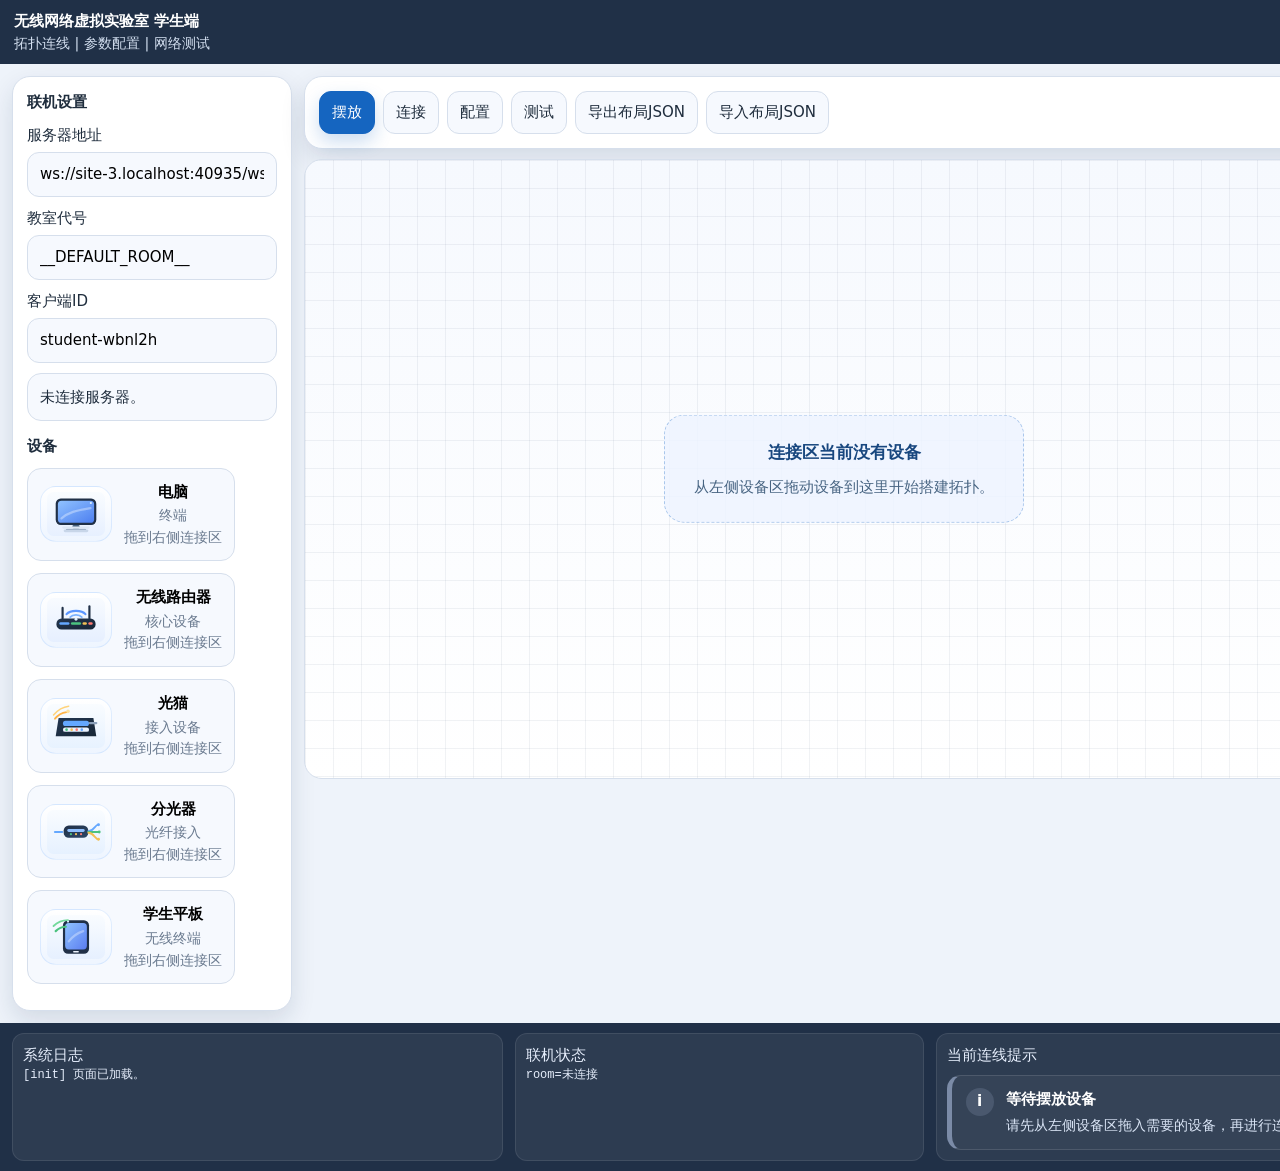
==== commit e5cb6cb0: "页面位置更新" ====
--- a/client/index.html
+++ b/client/index.html
@@ -12,7 +12,6 @@
   <div><strong>无线网络虚拟实验室 学生端</strong><div class="small" style="color:#d2deef">拓扑连线 | 参数配置 | 网络测试</div></div>
   <div class="toolbar">
     <button class="tool" id="connectBtn">连接服务器</button>
-    <button class="tool" id="submitResultBtn">提交当前结果</button>
     <button class="tool" id="themeBtn">切换深色</button>
   </div>
 </header>
@@ -24,10 +23,6 @@
     <input id="role" value="student" hidden>
     <div class="field"><label>客户端ID</label><input id="clientId"></div>
     <div class="res" id="connState">未连接服务器。</div>
-    <div class="ttl" style="margin-top:14px">学生信息</div>
-    <div class="field"><label>班级</label><input id="className"></div>
-    <div class="field"><label>小组</label><input id="groupName"></div>
-    <div class="field"><label>记录员</label><input id="studentName"></div>
     <div class="ttl" style="margin-top:14px">设备</div>
     <div id="deviceList"></div>
   </aside>
@@ -64,6 +59,15 @@
       <div class="res" id="testResult">等待终端接入。</div>
       <div class="res" id="submitResult">尚未提交到教师台。</div>
       <table class="table"><tbody id="testTable"><tr><td>连接目标SSID</td><td>待测试</td></tr><tr><td>获取IP地址</td><td>待测试</td></tr><tr><td>DNS 解析</td><td>待测试</td></tr><tr><td>访问互联网</td><td>待测试</td></tr></tbody></table>
+      <div class="studentInfoSection">
+        <div class="ttl">学生信息</div>
+        <div class="field"><label>班级</label><input id="className"></div>
+        <div class="field"><label>小组</label><input id="groupName"></div>
+        <div class="field"><label>记录员</label><input id="studentName"></div>
+        <div class="studentInfoActions">
+          <button class="tool" id="submitResultBtn">提交当前结果</button>
+        </div>
+      </div>
     </div>
   </aside>
 </div>
--- a/client/assets/app.css
+++ b/client/assets/app.css
@@ -5,6 +5,7 @@
 .workspaceWrap{overflow:auto}.workspace{position:relative;min-width:1080px;min-height:620px;background:linear-gradient(180deg,var(--panel2),var(--panel));border:1px solid var(--line);border-radius:18px;overflow:hidden;transition:border-color .18s ease,box-shadow .18s ease}.workspace.drag-over{border-color:var(--brand);box-shadow:inset 0 0 0 2px rgba(21,101,192,.18)}.workspaceEmpty{position:absolute;left:50%;top:50%;transform:translate(-50%,-50%);display:grid;gap:10px;place-items:center;width:min(360px,80%);padding:24px;border:1px dashed rgba(21,101,192,.32);border-radius:20px;background:rgba(237,244,255,.84);color:#18477f;text-align:center;z-index:1}.workspaceEmpty strong{font-size:1.05rem}.workspaceEmpty span{font-size:.92rem;line-height:1.6;color:#476482}.grid{position:absolute;inset:0;background-image:linear-gradient(rgba(70,90,120,.08) 1px,transparent 1px),linear-gradient(90deg,rgba(70,90,120,.08) 1px,transparent 1px);background-size:28px 28px}.node{position:absolute;width:184px;padding:10px;border:1px solid rgba(103,128,168,.22);border-radius:18px;background:linear-gradient(180deg,rgba(255,255,255,.98),rgba(246,249,254,.96));box-shadow:0 14px 28px rgba(20,35,60,.14);backdrop-filter:blur(6px);z-index:2}.nodeHead{display:flex;gap:12px;align-items:flex-start;margin-bottom:10px}.nodeTitleWrap{padding-top:2px}.nodeTitle{font-weight:700;line-height:1.25}.iconWrap{position:relative;width:92px;height:70px;border-radius:16px;background:linear-gradient(180deg,#ffffff,#edf4ff);border:1px solid rgba(100,168,255,.2);overflow:hidden;display:grid;place-items:center;box-shadow:inset 0 1px 0 rgba(255,255,255,.9)}.iconWrap::after{content:'';position:absolute;inset:0;background:radial-gradient(circle at top,rgba(255,255,255,.6),transparent 58%);pointer-events:none}.iconWrap img{width:94%;height:94%;object-fit:contain;filter:drop-shadow(0 8px 12px rgba(26,58,106,.12))}.iconFallback{display:none;font-size:.72rem;color:#174c8f;background:#eef5ff;border-radius:10px;padding:6px 8px}.imgTag{margin-top:5px;padding:3px 9px;border-radius:999px;background:linear-gradient(180deg,#eef5ff,#dfeeff);color:#174c8f;font-size:.72rem;font-weight:700;display:inline-block}.meta{font-size:.82rem;color:var(--muted)}.ports{display:flex;gap:6px;flex-wrap:wrap}.portSlot{display:flex;align-items:center;gap:4px}.port{display:inline-flex;align-items:center;gap:6px;padding:4px 7px;border:1px solid var(--line);border-radius:8px;background:var(--panel2);font-size:.75rem;color:var(--text);transition:background-color .18s ease,border-color .18s ease,color .18s ease,box-shadow .18s ease,transform .18s ease}.portLabel{line-height:1}.portBadge{padding:1px 5px;border-radius:999px;background:rgba(25,135,84,.12);font-size:.68rem;line-height:1.2}.port:hover{border-color:rgba(21,101,192,.3);background:#edf4ff;transform:translateY(-1px)}.port:focus-visible,.portDelete:focus-visible{outline:none;box-shadow:0 0 0 3px rgba(21,101,192,.18)}.port.connectable{border-style:dashed;background:linear-gradient(180deg,#f6f9fe,#eef4fd)}.port.connected{background:linear-gradient(180deg,#effbf3,#e0f5e8);border-color:rgba(25,135,84,.42);color:#0f6b41;box-shadow:inset 0 0 0 1px rgba(25,135,84,.08)}.port.invalid-link{background:linear-gradient(180deg,#fff1f0,#ffd9d4);border-color:rgba(192,57,43,.48);color:#9b2b20;box-shadow:inset 0 0 0 1px rgba(192,57,43,.08)}.port.link-hover{background:linear-gradient(180deg,#fff4d9,#ffe7a6);border-color:rgba(185,119,14,.55);color:#875700;box-shadow:0 8px 18px rgba(185,119,14,.16)}.port.active{background:var(--brand);border-color:var(--brand);color:#fff;box-shadow:0 8px 18px rgba(21,101,192,.2)}.portDelete{position:relative;width:22px;height:22px;display:grid;place-items:center;border:1px solid rgba(192,57,43,.28);border-radius:999px;background:#fff4f3;color:#b62e22;font-size:.9rem;font-weight:700;line-height:1;transition:background-color .18s ease,border-color .18s ease,transform .18s ease}.portDelete:hover{background:#ffe2de;border-color:rgba(192,57,43,.48);transform:translateY(-1px)}.portDelete::after{content:attr(data-tip);position:absolute;left:50%;bottom:calc(100% + 8px);transform:translateX(-50%) translateY(4px);padding:5px 8px;border-radius:8px;background:rgba(20,35,60,.94);color:#fff;font-size:.68rem;line-height:1.25;white-space:nowrap;box-shadow:0 8px 20px rgba(0,0,0,.2);opacity:0;pointer-events:none;transition:opacity .16s ease,transform .16s ease}.portDelete::before{content:'';position:absolute;left:50%;bottom:100%;transform:translateX(-50%) translateY(4px);border:5px solid transparent;border-top-color:rgba(20,35,60,.94);opacity:0;pointer-events:none;transition:opacity .16s ease,transform .16s ease}.portDelete:hover::after,.portDelete:hover::before,.portDelete:focus-visible::after,.portDelete:focus-visible::before{opacity:1;transform:translateX(-50%) translateY(0)}.dragHandle{margin-top:8px;font-size:.75rem;color:var(--muted);cursor:grab}.dragHandle:before{content:':: '}.led{position:absolute;right:8px;top:8px;width:10px;height:10px;border-radius:50%;background:#c0cad7}.led.on{background:var(--ok)}#svg{position:absolute;inset:0;pointer-events:auto;z-index:1}.link-path{cursor:pointer;pointer-events:stroke;transition:stroke-width .18s ease,filter .18s ease,opacity .18s ease}.link-path.hovered{stroke:#f59e0b !important;stroke-width:6;filter:drop-shadow(0 0 6px rgba(245,158,11,.35))}.link-path.invalid{stroke:#c0392b !important;stroke-width:5;filter:drop-shadow(0 0 5px rgba(192,57,43,.22))}.link-path.invalid.hovered{stroke:#e74c3c !important;stroke-width:6;filter:drop-shadow(0 0 7px rgba(231,76,60,.35))}.linkHint{margin-top:10px;font-size:.78rem;color:var(--muted)}
 .field{display:grid;gap:6px;margin-bottom:10px}.field input,.field select,.field textarea{padding:10px 12px;border:1px solid var(--line);border-radius:12px;background:var(--panel2)}.actions{display:flex;gap:8px;flex-wrap:wrap}.btn{padding:9px 12px;border:1px solid var(--line);border-radius:12px;background:var(--panel2);color:var(--text);transition:background-color .18s ease,border-color .18s ease,color .18s ease,box-shadow .18s ease,transform .18s ease}.btn:hover{border-color:rgba(21,101,192,.35);background:#edf4ff}.btn:focus-visible{outline:none;box-shadow:0 0 0 3px rgba(21,101,192,.18)}.btn.active{background:var(--brand);border-color:var(--brand);color:#fff;box-shadow:0 8px 18px rgba(21,101,192,.22)}.btn.primary{background:var(--brand);border-color:var(--brand);color:#fff}.res{padding:12px;border:1px solid var(--line);border-radius:14px;background:var(--panel2)}.good{color:var(--ok)}.bad{color:var(--bad)}.warn{color:var(--warn)}.uplinkSection[hidden]{display:none !important}.formHint{margin-bottom:10px;font-size:.9rem;line-height:1.55}
 .table{width:100%;border-collapse:collapse;font-size:.9rem}.table th,.table td{padding:8px 10px;border-bottom:1px solid var(--line);text-align:left}.tabs{display:flex;gap:8px;flex-wrap:wrap;margin-bottom:12px}.tab{padding:8px 10px;border:1px solid var(--line);border-radius:999px;background:var(--panel2)}.tab.active{background:var(--brand);color:#fff;border-color:var(--brand)}.pane{display:none}.pane.active{display:block}.bottom{display:grid;grid-template-columns:1.2fr 1fr 1.25fr .8fr;gap:12px;padding:10px 12px;background:var(--rack);color:#e6eefc}.status{background:rgba(255,255,255,.06);border:1px solid rgba(255,255,255,.09);border-radius:12px;padding:10px}.log{white-space:pre-wrap;font:12px/1.45 ui-monospace,monospace}.score{font-size:1.6rem;font-weight:700}
+.studentInfoSection{margin-top:16px;padding-top:14px;border-top:1px solid var(--line)}.studentInfoSection .ttl{margin-bottom:10px}.studentInfoActions{margin-top:8px}.studentInfoActions .tool{width:100%;justify-content:center;background:var(--brand);border-color:var(--brand);color:#fff}.studentInfoActions .tool:hover{filter:brightness(1.02)}.studentInfoActions .tool:disabled{background:var(--panel2);border-color:var(--line);color:var(--muted);opacity:1}
 .noticeCard{margin-top:8px;padding:12px 12px 12px 14px;border-radius:14px;border:1px solid rgba(255,255,255,.12);background:rgba(255,255,255,.04);border-left:5px solid #7b8ba7;min-height:74px}.noticeHead{display:flex;gap:12px;align-items:flex-start}.noticeIcon{width:28px;height:28px;border-radius:999px;display:grid;place-items:center;font-weight:800;font-size:.95rem;background:rgba(255,255,255,.12);color:#fff;flex:0 0 auto}.noticeTitle{font-weight:700;color:#fff;margin-bottom:4px}.noticeText{font-size:.9rem;line-height:1.55;color:#d9e4f5}.notice-info{border-left-color:#7b8ba7}.notice-info .noticeIcon{background:rgba(123,139,167,.3)}.notice-good{border-left-color:#28b06f;background:rgba(40,176,111,.1)}.notice-good .noticeIcon{background:rgba(40,176,111,.22);color:#c8ffde}.notice-warn{border-left-color:#f2bf55;background:rgba(242,191,85,.1)}.notice-warn .noticeIcon{background:rgba(242,191,85,.22);color:#fff1c2}.notice-bad{border-left-color:#ff7b72;background:rgba(255,123,114,.1)}.notice-bad .noticeIcon{background:rgba(255,123,114,.22);color:#ffe3e0}
 /* 在线学生横条 */
 .onlineStudentsBar{display:flex;align-items:center;gap:16px;padding:12px 20px;background:#f8fafc;border-bottom:1px solid #e2e8f0;overflow:hidden}
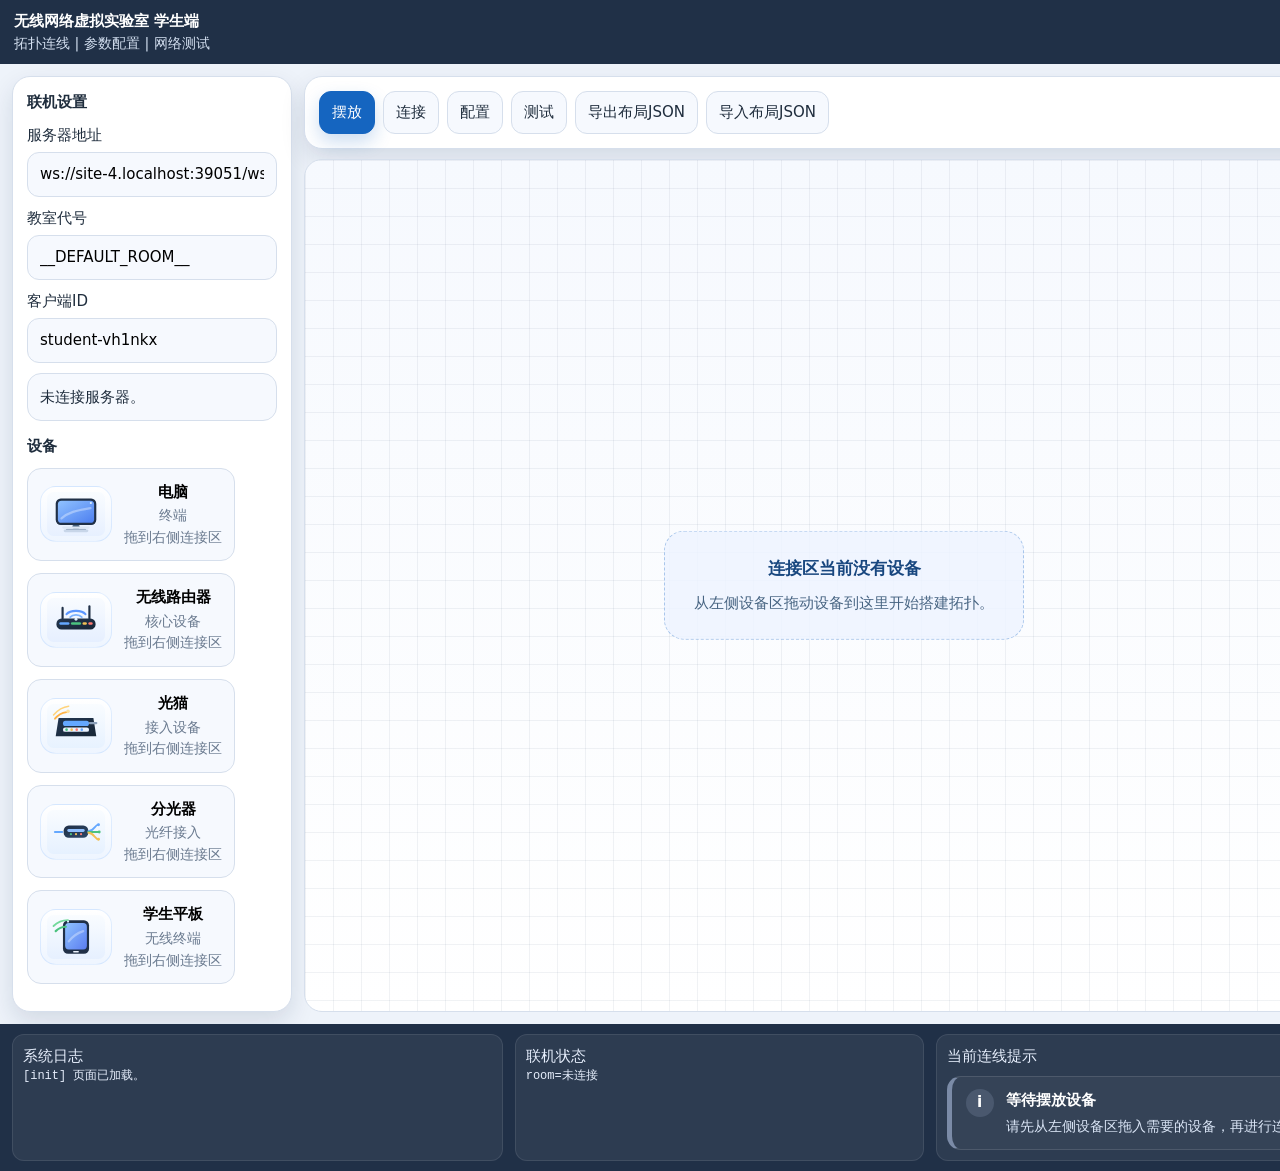
==== commit 5ecd3cff: "多电脑拖入" ====
--- a/client/index.html
+++ b/client/index.html
@@ -89,8 +89,8 @@
   <div class="status"><div>评分</div><div class="score" id="score">0 / 100</div></div>
 </footer>
 </div>
-<script src="/client/assets/link-utils.js"></script>
-<script src="/client/assets/lab-data.js?v=20260415a"></script>
-<script src="/client/assets/student-app.js?v=20260415a"></script>
+<script src="/client/assets/link-utils.js?v=20260415c"></script>
+<script src="/client/assets/lab-data.js?v=20260415c"></script>
+<script src="/client/assets/student-app.js?v=20260415c"></script>
 </body>
 </html>
--- a/client/assets/app.css
+++ b/client/assets/app.css
@@ -2,7 +2,7 @@
 [data-theme="dark"]{--bg:#0f1722;--panel:#182230;--panel2:#111a26;--line:#2a3a4d;--text:#eaf1fb;--muted:#9fb0c5;--brand:#64a8ff;--ok:#4bc27f;--bad:#ff7b72;--warn:#f2bf55;--rack:#09111b;--shadow:0 12px 28px rgba(0,0,0,.35)}
 *{box-sizing:border-box;margin:0;padding:0}body{font:15px/1.5 ui-sans-serif,system-ui,sans-serif;background:var(--bg);color:var(--text)}button,input,select,textarea{font:inherit}button{cursor:pointer}
 .shell{display:grid;grid-template-rows:auto 1fr auto;min-height:100vh}.top{display:flex;justify-content:space-between;align-items:center;padding:10px 14px;background:var(--rack);color:#fff;gap:10px;flex-wrap:wrap}.toolbar{display:flex;gap:8px;flex-wrap:wrap}.tool{padding:8px 12px;border-radius:10px;border:1px solid rgba(255,255,255,.16);background:rgba(255,255,255,.08);color:#fff;transition:background-color .18s ease,border-color .18s ease,box-shadow .18s ease,opacity .18s ease}.tool.success{background:rgba(25,135,84,.24);border-color:rgba(75,194,127,.48);box-shadow:0 0 0 2px rgba(75,194,127,.12)}.tool.error{background:rgba(192,57,43,.24);border-color:rgba(255,123,114,.48);box-shadow:0 0 0 2px rgba(255,123,114,.1)}.tool.pending{background:rgba(185,119,14,.24);border-color:rgba(242,191,85,.48)}.tool:disabled{cursor:not-allowed;opacity:.55}.tool.revealed{background:rgba(100,168,255,.24);border-color:rgba(100,168,255,.45)}.secret-trigger[hidden]{display:none !important}.main{display:grid;grid-template-columns:280px 1fr 390px;gap:12px;padding:12px}.panel{background:var(--panel);border:1px solid var(--line);border-radius:18px;box-shadow:var(--shadow)}.pad{padding:14px}.box{padding:12px;border:1px solid var(--line);border-radius:14px;background:var(--panel2);margin-bottom:12px}#deviceList{position:relative;transition:background-color .18s ease,border-color .18s ease,box-shadow .18s ease;border-radius:16px}#deviceList.recycle-ready{background:rgba(255,123,114,.08);box-shadow:inset 0 0 0 2px rgba(255,123,114,.24)}#deviceList.recycle-ready::before{content:'释放到这里可回收设备';display:block;margin-bottom:10px;padding:8px 10px;border-radius:12px;background:rgba(255,123,114,.12);color:#a02b22;font-size:.82rem;font-weight:700;text-align:center}.deviceItem{display:grid;grid-template-columns:72px minmax(0,1fr);gap:12px;align-items:center;cursor:grab;transition:background-color .18s ease,border-color .18s ease,box-shadow .18s ease,transform .18s ease}.deviceItem:hover{background:#edf4ff;border-color:rgba(21,101,192,.3);transform:translateY(-1px)}.deviceItem:focus-visible{outline:none;box-shadow:0 0 0 3px rgba(21,101,192,.18)}.deviceItem.placed{cursor:default;background:linear-gradient(180deg,#effbf3,#e0f5e8);border-color:rgba(25,135,84,.34)}.deviceItem.placed .small{color:#0f6b41}.deviceThumb{position:relative;width:72px;height:56px;border-radius:16px;border:1px solid rgba(100,168,255,.18);background:linear-gradient(180deg,#ffffff,#eef5ff);box-shadow:inset 0 1px 0 rgba(255,255,255,.9)}.deviceThumb img,.deviceThumbFallback{position:absolute;inset:5px;width:calc(100% - 10px);height:calc(100% - 10px)}.deviceThumb img{object-fit:contain}.deviceThumbFallback{display:none;place-items:center;padding:4px;border-radius:12px;background:#eef5ff;color:#174c8f;font-size:.68rem;font-weight:700;text-align:center}.deviceItemBody{min-width:0}.deviceItemName{font-weight:700;margin-bottom:2px}.ttl{font-weight:700;margin-bottom:10px}.small{font-size:.9rem;color:var(--muted)}
-.workspaceWrap{overflow:auto}.workspace{position:relative;min-width:1080px;min-height:620px;background:linear-gradient(180deg,var(--panel2),var(--panel));border:1px solid var(--line);border-radius:18px;overflow:hidden;transition:border-color .18s ease,box-shadow .18s ease}.workspace.drag-over{border-color:var(--brand);box-shadow:inset 0 0 0 2px rgba(21,101,192,.18)}.workspaceEmpty{position:absolute;left:50%;top:50%;transform:translate(-50%,-50%);display:grid;gap:10px;place-items:center;width:min(360px,80%);padding:24px;border:1px dashed rgba(21,101,192,.32);border-radius:20px;background:rgba(237,244,255,.84);color:#18477f;text-align:center;z-index:1}.workspaceEmpty strong{font-size:1.05rem}.workspaceEmpty span{font-size:.92rem;line-height:1.6;color:#476482}.grid{position:absolute;inset:0;background-image:linear-gradient(rgba(70,90,120,.08) 1px,transparent 1px),linear-gradient(90deg,rgba(70,90,120,.08) 1px,transparent 1px);background-size:28px 28px}.node{position:absolute;width:184px;padding:10px;border:1px solid rgba(103,128,168,.22);border-radius:18px;background:linear-gradient(180deg,rgba(255,255,255,.98),rgba(246,249,254,.96));box-shadow:0 14px 28px rgba(20,35,60,.14);backdrop-filter:blur(6px);z-index:2}.nodeHead{display:flex;gap:12px;align-items:flex-start;margin-bottom:10px}.nodeTitleWrap{padding-top:2px}.nodeTitle{font-weight:700;line-height:1.25}.iconWrap{position:relative;width:92px;height:70px;border-radius:16px;background:linear-gradient(180deg,#ffffff,#edf4ff);border:1px solid rgba(100,168,255,.2);overflow:hidden;display:grid;place-items:center;box-shadow:inset 0 1px 0 rgba(255,255,255,.9)}.iconWrap::after{content:'';position:absolute;inset:0;background:radial-gradient(circle at top,rgba(255,255,255,.6),transparent 58%);pointer-events:none}.iconWrap img{width:94%;height:94%;object-fit:contain;filter:drop-shadow(0 8px 12px rgba(26,58,106,.12))}.iconFallback{display:none;font-size:.72rem;color:#174c8f;background:#eef5ff;border-radius:10px;padding:6px 8px}.imgTag{margin-top:5px;padding:3px 9px;border-radius:999px;background:linear-gradient(180deg,#eef5ff,#dfeeff);color:#174c8f;font-size:.72rem;font-weight:700;display:inline-block}.meta{font-size:.82rem;color:var(--muted)}.ports{display:flex;gap:6px;flex-wrap:wrap}.portSlot{display:flex;align-items:center;gap:4px}.port{display:inline-flex;align-items:center;gap:6px;padding:4px 7px;border:1px solid var(--line);border-radius:8px;background:var(--panel2);font-size:.75rem;color:var(--text);transition:background-color .18s ease,border-color .18s ease,color .18s ease,box-shadow .18s ease,transform .18s ease}.portLabel{line-height:1}.portBadge{padding:1px 5px;border-radius:999px;background:rgba(25,135,84,.12);font-size:.68rem;line-height:1.2}.port:hover{border-color:rgba(21,101,192,.3);background:#edf4ff;transform:translateY(-1px)}.port:focus-visible,.portDelete:focus-visible{outline:none;box-shadow:0 0 0 3px rgba(21,101,192,.18)}.port.connectable{border-style:dashed;background:linear-gradient(180deg,#f6f9fe,#eef4fd)}.port.connected{background:linear-gradient(180deg,#effbf3,#e0f5e8);border-color:rgba(25,135,84,.42);color:#0f6b41;box-shadow:inset 0 0 0 1px rgba(25,135,84,.08)}.port.invalid-link{background:linear-gradient(180deg,#fff1f0,#ffd9d4);border-color:rgba(192,57,43,.48);color:#9b2b20;box-shadow:inset 0 0 0 1px rgba(192,57,43,.08)}.port.link-hover{background:linear-gradient(180deg,#fff4d9,#ffe7a6);border-color:rgba(185,119,14,.55);color:#875700;box-shadow:0 8px 18px rgba(185,119,14,.16)}.port.active{background:var(--brand);border-color:var(--brand);color:#fff;box-shadow:0 8px 18px rgba(21,101,192,.2)}.portDelete{position:relative;width:22px;height:22px;display:grid;place-items:center;border:1px solid rgba(192,57,43,.28);border-radius:999px;background:#fff4f3;color:#b62e22;font-size:.9rem;font-weight:700;line-height:1;transition:background-color .18s ease,border-color .18s ease,transform .18s ease}.portDelete:hover{background:#ffe2de;border-color:rgba(192,57,43,.48);transform:translateY(-1px)}.portDelete::after{content:attr(data-tip);position:absolute;left:50%;bottom:calc(100% + 8px);transform:translateX(-50%) translateY(4px);padding:5px 8px;border-radius:8px;background:rgba(20,35,60,.94);color:#fff;font-size:.68rem;line-height:1.25;white-space:nowrap;box-shadow:0 8px 20px rgba(0,0,0,.2);opacity:0;pointer-events:none;transition:opacity .16s ease,transform .16s ease}.portDelete::before{content:'';position:absolute;left:50%;bottom:100%;transform:translateX(-50%) translateY(4px);border:5px solid transparent;border-top-color:rgba(20,35,60,.94);opacity:0;pointer-events:none;transition:opacity .16s ease,transform .16s ease}.portDelete:hover::after,.portDelete:hover::before,.portDelete:focus-visible::after,.portDelete:focus-visible::before{opacity:1;transform:translateX(-50%) translateY(0)}.dragHandle{margin-top:8px;font-size:.75rem;color:var(--muted);cursor:grab}.dragHandle:before{content:':: '}.led{position:absolute;right:8px;top:8px;width:10px;height:10px;border-radius:50%;background:#c0cad7}.led.on{background:var(--ok)}#svg{position:absolute;inset:0;pointer-events:auto;z-index:1}.link-path{cursor:pointer;pointer-events:stroke;transition:stroke-width .18s ease,filter .18s ease,opacity .18s ease}.link-path.hovered{stroke:#f59e0b !important;stroke-width:6;filter:drop-shadow(0 0 6px rgba(245,158,11,.35))}.link-path.invalid{stroke:#c0392b !important;stroke-width:5;filter:drop-shadow(0 0 5px rgba(192,57,43,.22))}.link-path.invalid.hovered{stroke:#e74c3c !important;stroke-width:6;filter:drop-shadow(0 0 7px rgba(231,76,60,.35))}.linkHint{margin-top:10px;font-size:.78rem;color:var(--muted)}
+.workspaceWrap{overflow:auto}.workspace{position:relative;min-width:1080px;min-height:720px;background:linear-gradient(180deg,var(--panel2),var(--panel));border:1px solid var(--line);border-radius:18px;overflow:hidden;transition:border-color .18s ease,box-shadow .18s ease}.workspace.drag-over{border-color:var(--brand);box-shadow:inset 0 0 0 2px rgba(21,101,192,.18)}.workspaceEmpty{position:absolute;left:50%;top:50%;transform:translate(-50%,-50%);display:grid;gap:10px;place-items:center;width:min(360px,80%);padding:24px;border:1px dashed rgba(21,101,192,.32);border-radius:20px;background:rgba(237,244,255,.84);color:#18477f;text-align:center;z-index:1}.workspaceEmpty strong{font-size:1.05rem}.workspaceEmpty span{font-size:.92rem;line-height:1.6;color:#476482}.grid{position:absolute;inset:0;background-image:linear-gradient(rgba(70,90,120,.08) 1px,transparent 1px),linear-gradient(90deg,rgba(70,90,120,.08) 1px,transparent 1px);background-size:28px 28px}.node{position:absolute;width:184px;padding:10px;border:1px solid rgba(103,128,168,.22);border-radius:18px;background:linear-gradient(180deg,rgba(255,255,255,.98),rgba(246,249,254,.96));box-shadow:0 14px 28px rgba(20,35,60,.14);backdrop-filter:blur(6px);z-index:2}.nodeHead{display:flex;gap:12px;align-items:flex-start;margin-bottom:10px}.nodeTitleWrap{padding-top:2px}.nodeTitle{font-weight:700;line-height:1.25}.iconWrap{position:relative;width:92px;height:70px;border-radius:16px;background:linear-gradient(180deg,#ffffff,#edf4ff);border:1px solid rgba(100,168,255,.2);overflow:hidden;display:grid;place-items:center;box-shadow:inset 0 1px 0 rgba(255,255,255,.9)}.iconWrap::after{content:'';position:absolute;inset:0;background:radial-gradient(circle at top,rgba(255,255,255,.6),transparent 58%);pointer-events:none}.iconWrap img{width:94%;height:94%;object-fit:contain;filter:drop-shadow(0 8px 12px rgba(26,58,106,.12))}.iconFallback{display:none;font-size:.72rem;color:#174c8f;background:#eef5ff;border-radius:10px;padding:6px 8px}.imgTag{margin-top:5px;padding:3px 9px;border-radius:999px;background:linear-gradient(180deg,#eef5ff,#dfeeff);color:#174c8f;font-size:.72rem;font-weight:700;display:inline-block}.meta{font-size:.82rem;color:var(--muted)}.ports{display:flex;gap:6px;flex-wrap:wrap}.portSlot{display:flex;align-items:center;gap:4px}.port{display:inline-flex;align-items:center;gap:6px;padding:4px 7px;border:1px solid var(--line);border-radius:8px;background:var(--panel2);font-size:.75rem;color:var(--text);transition:background-color .18s ease,border-color .18s ease,color .18s ease,box-shadow .18s ease,transform .18s ease}.portLabel{line-height:1}.portBadge{padding:1px 5px;border-radius:999px;background:rgba(25,135,84,.12);font-size:.68rem;line-height:1.2}.port:hover{border-color:rgba(21,101,192,.3);background:#edf4ff;transform:translateY(-1px)}.port:focus-visible,.portDelete:focus-visible{outline:none;box-shadow:0 0 0 3px rgba(21,101,192,.18)}.port.connectable{border-style:dashed;background:linear-gradient(180deg,#f6f9fe,#eef4fd)}.port.connected{background:linear-gradient(180deg,#effbf3,#e0f5e8);border-color:rgba(25,135,84,.42);color:#0f6b41;box-shadow:inset 0 0 0 1px rgba(25,135,84,.08)}.port.invalid-link{background:linear-gradient(180deg,#fff1f0,#ffd9d4);border-color:rgba(192,57,43,.48);color:#9b2b20;box-shadow:inset 0 0 0 1px rgba(192,57,43,.08)}.port.link-hover{background:linear-gradient(180deg,#fff4d9,#ffe7a6);border-color:rgba(185,119,14,.55);color:#875700;box-shadow:0 8px 18px rgba(185,119,14,.16)}.port.active{background:var(--brand);border-color:var(--brand);color:#fff;box-shadow:0 8px 18px rgba(21,101,192,.2)}.portDelete{position:relative;width:22px;height:22px;display:grid;place-items:center;border:1px solid rgba(192,57,43,.28);border-radius:999px;background:#fff4f3;color:#b62e22;font-size:.9rem;font-weight:700;line-height:1;transition:background-color .18s ease,border-color .18s ease,transform .18s ease}.portDelete:hover{background:#ffe2de;border-color:rgba(192,57,43,.48);transform:translateY(-1px)}.portDelete::after{content:attr(data-tip);position:absolute;left:50%;bottom:calc(100% + 8px);transform:translateX(-50%) translateY(4px);padding:5px 8px;border-radius:8px;background:rgba(20,35,60,.94);color:#fff;font-size:.68rem;line-height:1.25;white-space:nowrap;box-shadow:0 8px 20px rgba(0,0,0,.2);opacity:0;pointer-events:none;transition:opacity .16s ease,transform .16s ease}.portDelete::before{content:'';position:absolute;left:50%;bottom:100%;transform:translateX(-50%) translateY(4px);border:5px solid transparent;border-top-color:rgba(20,35,60,.94);opacity:0;pointer-events:none;transition:opacity .16s ease,transform .16s ease}.portDelete:hover::after,.portDelete:hover::before,.portDelete:focus-visible::after,.portDelete:focus-visible::before{opacity:1;transform:translateX(-50%) translateY(0)}.dragHandle{margin-top:8px;font-size:.75rem;color:var(--muted);cursor:grab}.dragHandle:before{content:':: '}.led{position:absolute;right:8px;top:8px;width:10px;height:10px;border-radius:50%;background:#c0cad7}.led.on{background:var(--ok)}#svg{position:absolute;inset:0;pointer-events:auto;z-index:1}.link-path{cursor:pointer;pointer-events:stroke;transition:stroke-width .18s ease,filter .18s ease,opacity .18s ease}.link-path.hovered{stroke:#f59e0b !important;stroke-width:6;filter:drop-shadow(0 0 6px rgba(245,158,11,.35))}.link-path.invalid{stroke:#c0392b !important;stroke-width:5;filter:drop-shadow(0 0 5px rgba(192,57,43,.22))}.link-path.invalid.hovered{stroke:#e74c3c !important;stroke-width:6;filter:drop-shadow(0 0 7px rgba(231,76,60,.35))}.linkHint{margin-top:10px;font-size:.78rem;color:var(--muted)}
 .field{display:grid;gap:6px;margin-bottom:10px}.field input,.field select,.field textarea{padding:10px 12px;border:1px solid var(--line);border-radius:12px;background:var(--panel2)}.actions{display:flex;gap:8px;flex-wrap:wrap}.btn{padding:9px 12px;border:1px solid var(--line);border-radius:12px;background:var(--panel2);color:var(--text);transition:background-color .18s ease,border-color .18s ease,color .18s ease,box-shadow .18s ease,transform .18s ease}.btn:hover{border-color:rgba(21,101,192,.35);background:#edf4ff}.btn:focus-visible{outline:none;box-shadow:0 0 0 3px rgba(21,101,192,.18)}.btn.active{background:var(--brand);border-color:var(--brand);color:#fff;box-shadow:0 8px 18px rgba(21,101,192,.22)}.btn.primary{background:var(--brand);border-color:var(--brand);color:#fff}.res{padding:12px;border:1px solid var(--line);border-radius:14px;background:var(--panel2)}.good{color:var(--ok)}.bad{color:var(--bad)}.warn{color:var(--warn)}.uplinkSection[hidden]{display:none !important}.formHint{margin-bottom:10px;font-size:.9rem;line-height:1.55}
 .table{width:100%;border-collapse:collapse;font-size:.9rem}.table th,.table td{padding:8px 10px;border-bottom:1px solid var(--line);text-align:left}.tabs{display:flex;gap:8px;flex-wrap:wrap;margin-bottom:12px}.tab{padding:8px 10px;border:1px solid var(--line);border-radius:999px;background:var(--panel2)}.tab.active{background:var(--brand);color:#fff;border-color:var(--brand)}.pane{display:none}.pane.active{display:block}.bottom{display:grid;grid-template-columns:1.2fr 1fr 1.25fr .8fr;gap:12px;padding:10px 12px;background:var(--rack);color:#e6eefc}.status{background:rgba(255,255,255,.06);border:1px solid rgba(255,255,255,.09);border-radius:12px;padding:10px}.log{white-space:pre-wrap;font:12px/1.45 ui-monospace,monospace}.score{font-size:1.6rem;font-weight:700}
 .studentInfoSection{margin-top:16px;padding-top:14px;border-top:1px solid var(--line)}.studentInfoSection .ttl{margin-bottom:10px}.studentInfoActions{margin-top:8px}.studentInfoActions .tool{width:100%;justify-content:center;background:var(--brand);border-color:var(--brand);color:#fff}.studentInfoActions .tool:hover{filter:brightness(1.02)}.studentInfoActions .tool:disabled{background:var(--panel2);border-color:var(--line);color:var(--muted);opacity:1}
